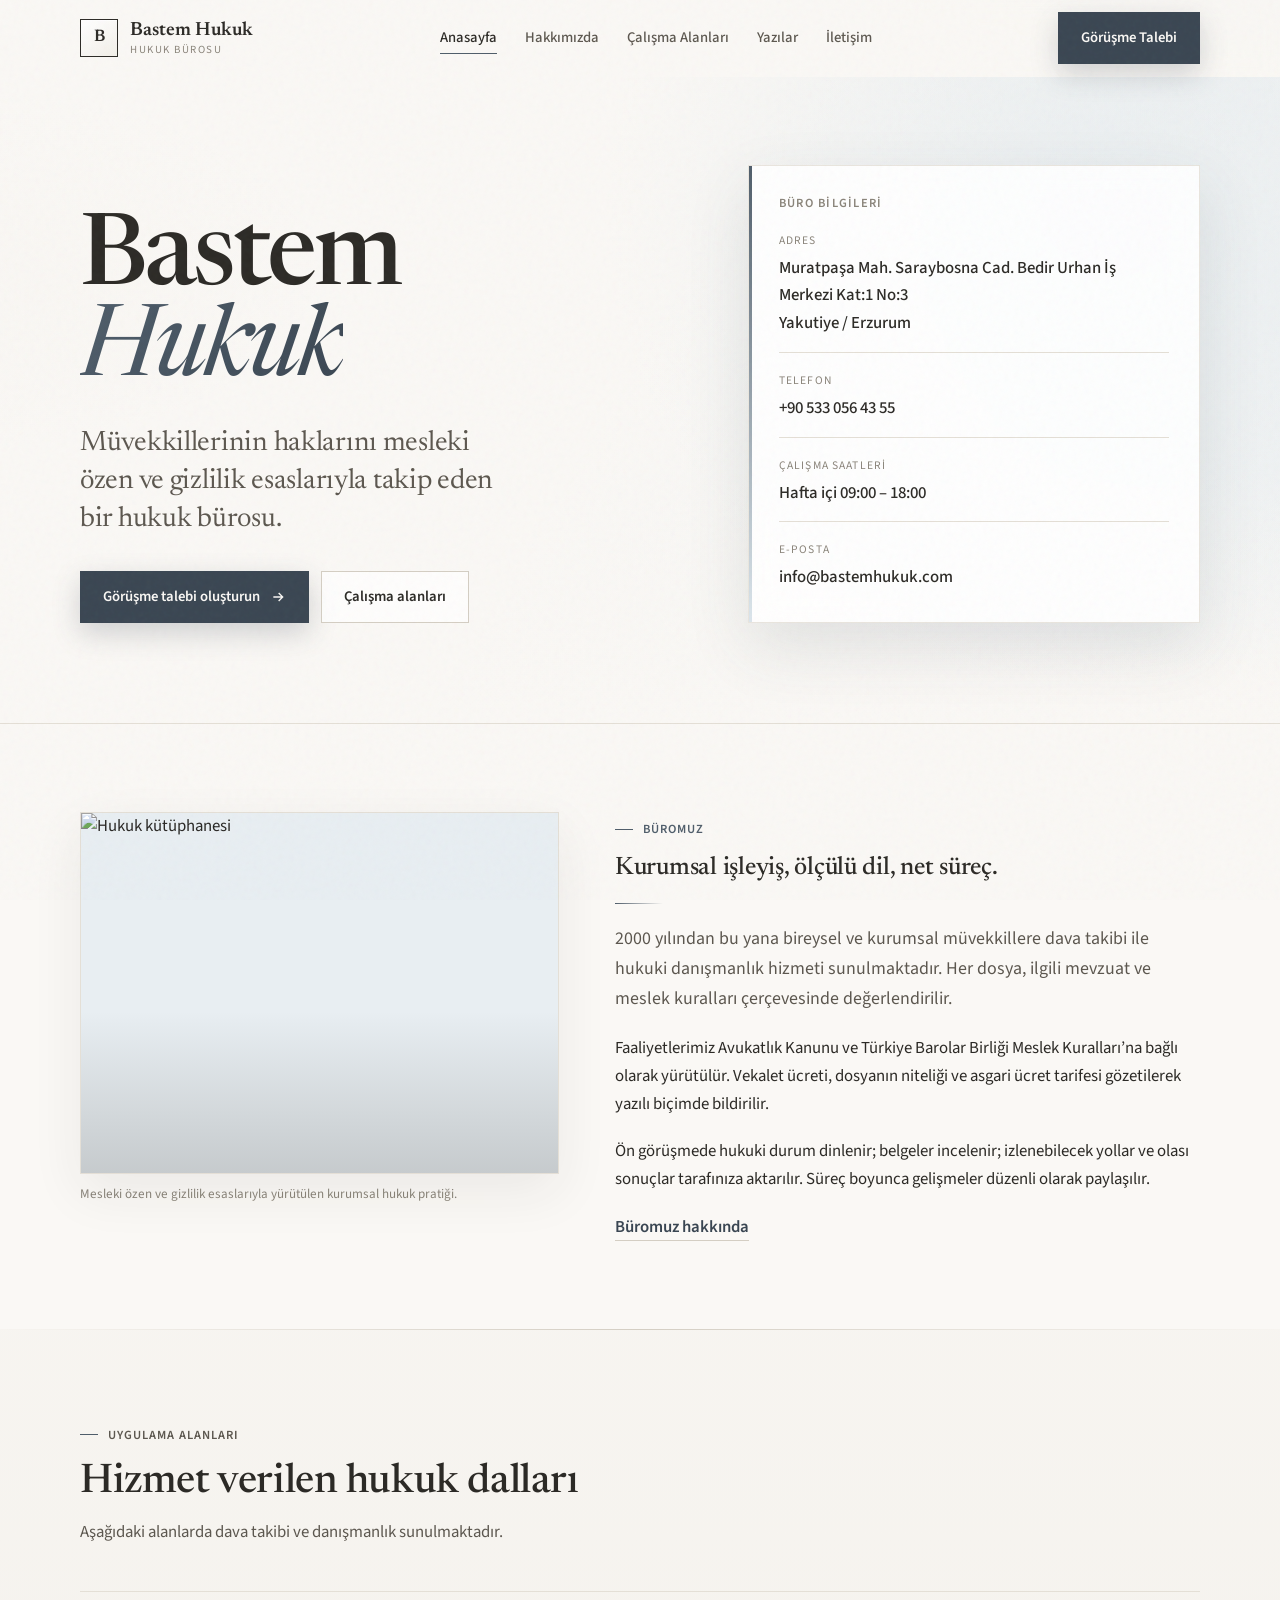
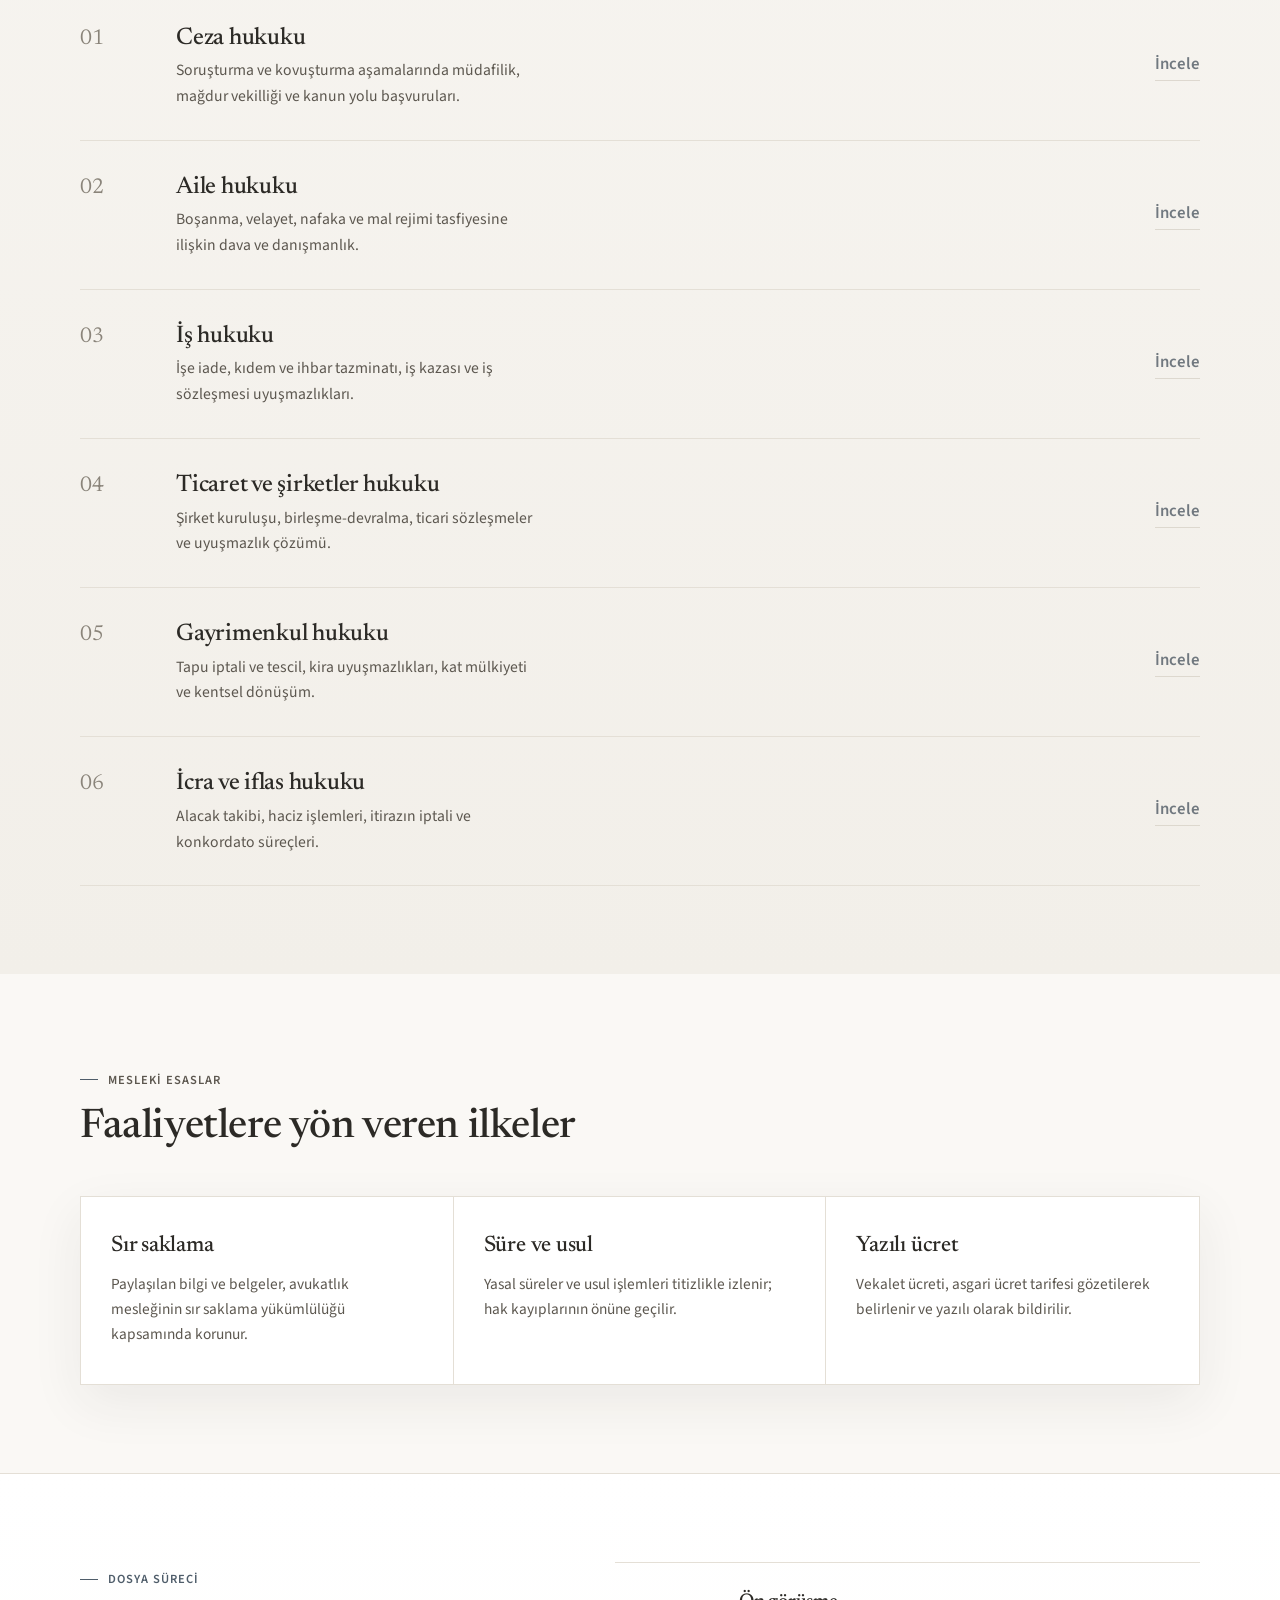
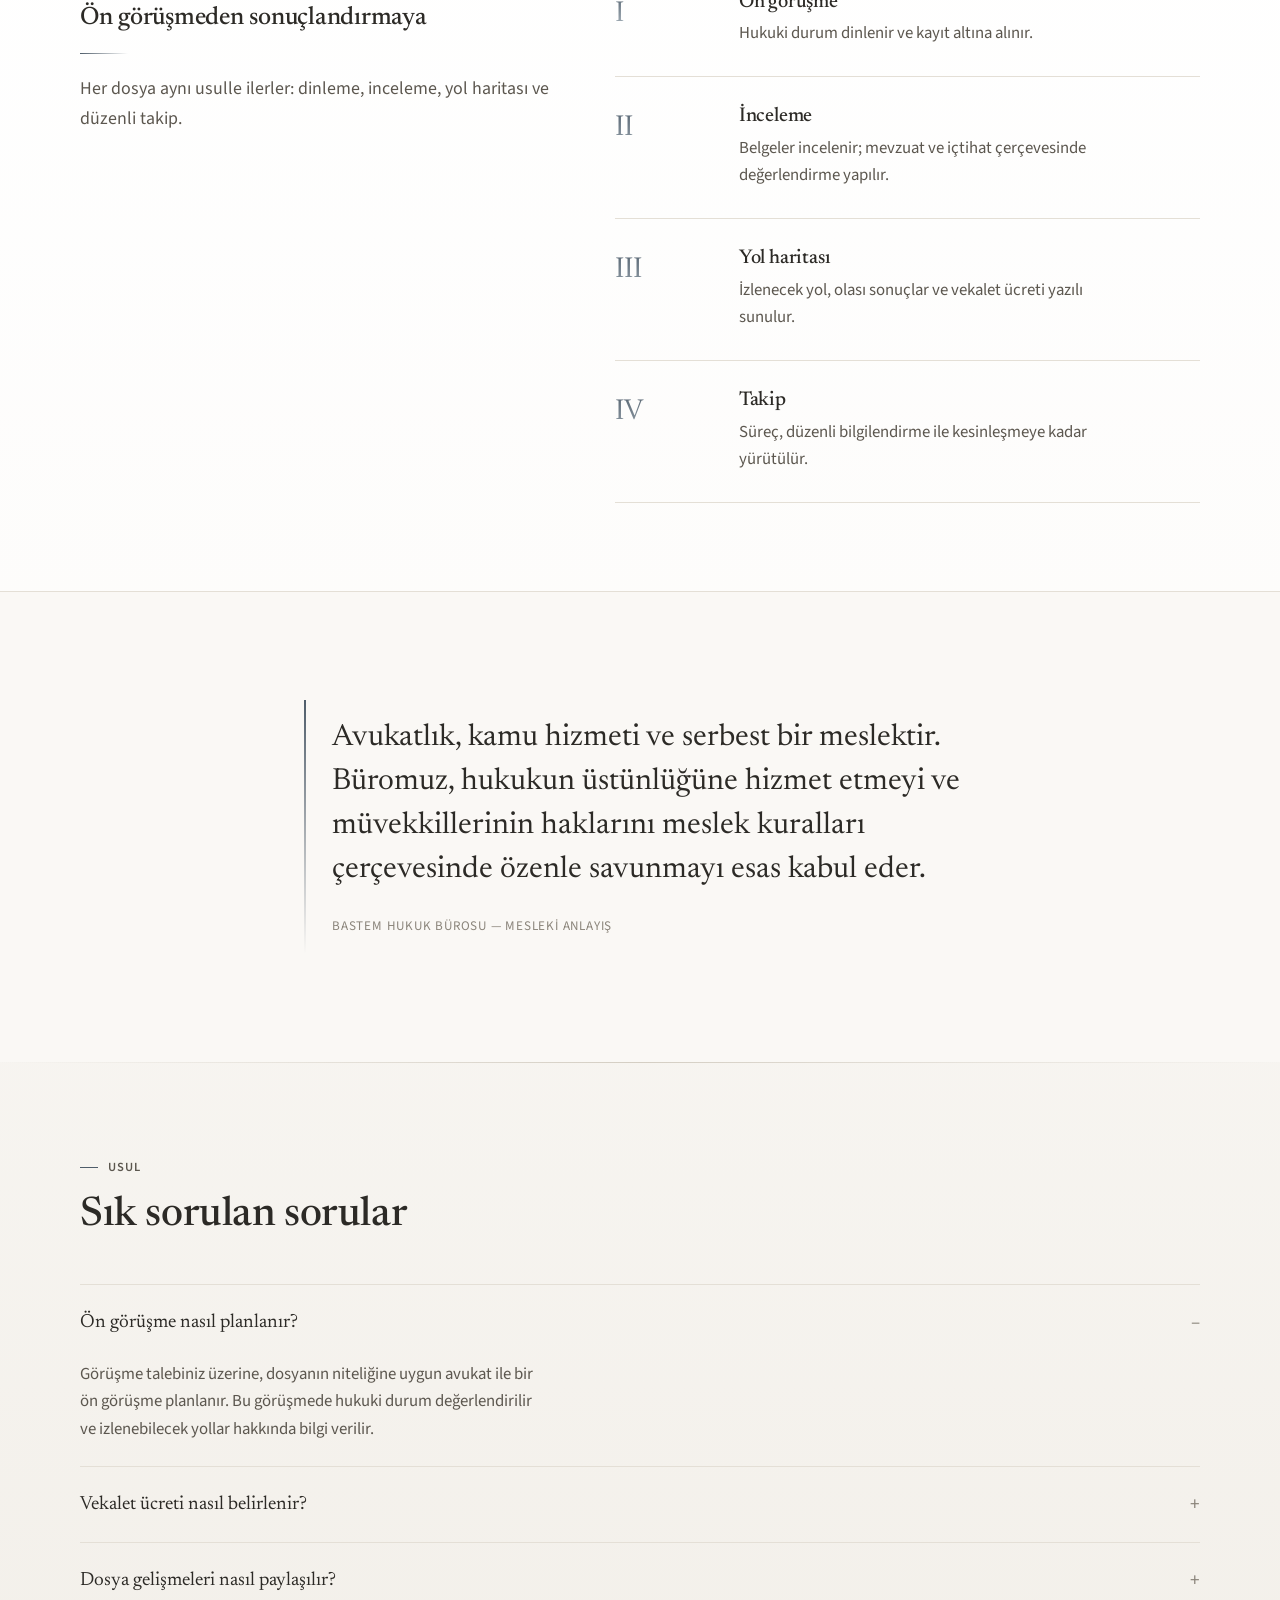
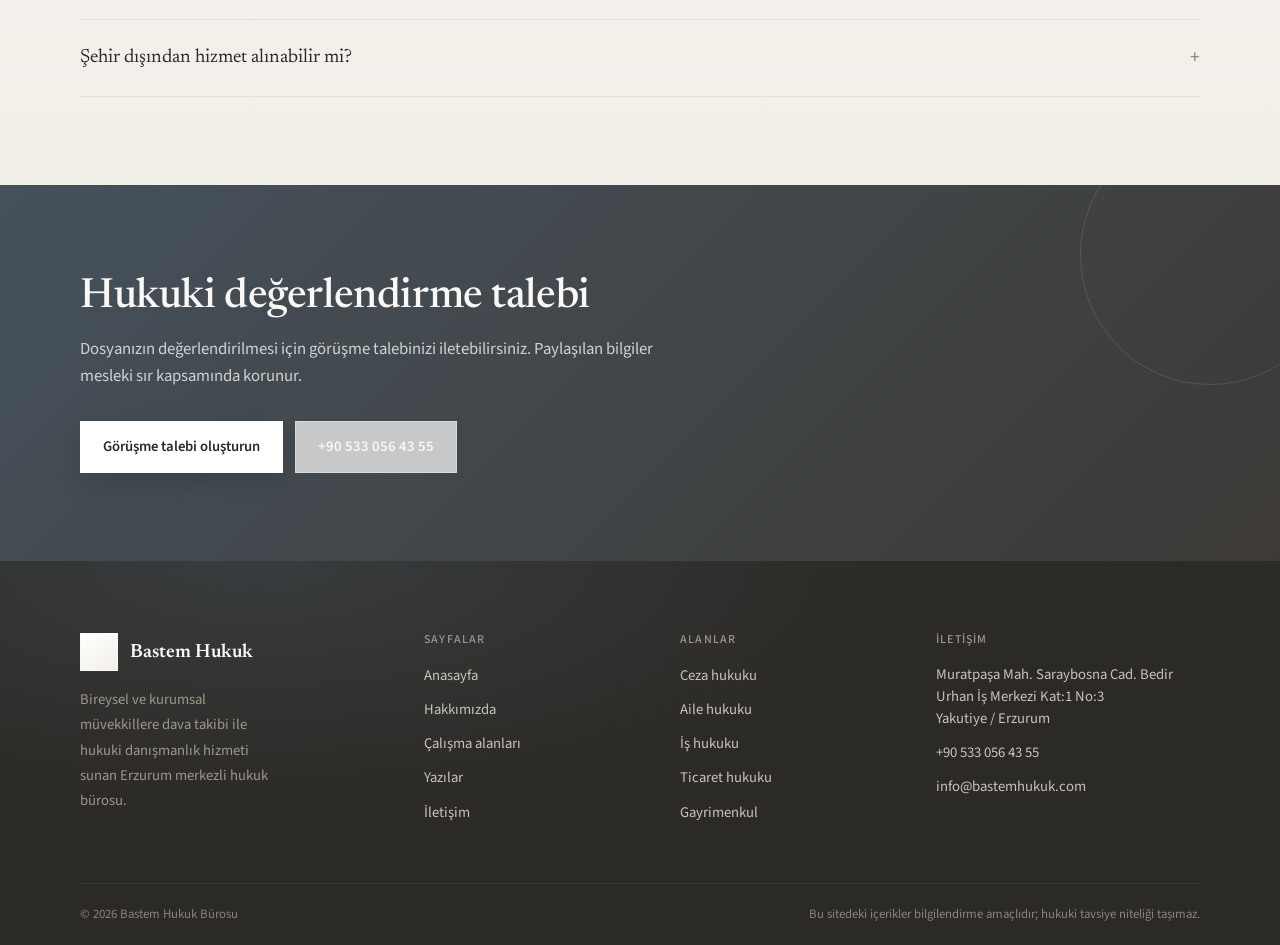
==== index.html @ f0e85c89 "Bastem Hukuk bürosu için kurumsal website. Açık tonlu editorial tasarım, Erzurum iletişim bilgileri " ====
<!DOCTYPE html>
<html lang="tr">
<head>
  <meta charset="UTF-8" />
  <meta name="viewport" content="width=device-width, initial-scale=1.0" />
  <title>Bastem Hukuk Bürosu</title>
  <meta name="description" content="Bastem Hukuk Bürosu; ceza, aile, iş, ticaret ve gayrimenkul hukuku alanlarında avukatlık ve hukuki danışmanlık hizmeti sunar." />
  <link rel="icon" type="image/svg+xml" href="assets/logo.svg" />
  <link rel="preconnect" href="https://fonts.googleapis.com" />
  <link rel="preconnect" href="https://fonts.gstatic.com" crossorigin />
  <link href="https://fonts.googleapis.com/css2?family=Newsreader:ital,opsz,wght@0,6..72,400;0,6..72,500;0,6..72,600;1,6..72,400;1,6..72,500&family=Source+Sans+3:wght@400;500;600;700&display=swap" rel="stylesheet" />
  <link rel="stylesheet" href="css/style.css" />
</head>
<body>
  <header class="site-header">
    <div class="container">
      <nav class="nav">
        <a class="brand" href="index.html">
          <span class="brand-mark">B</span>
          <span class="brand-text">
            <span class="brand-name">Bastem Hukuk</span>
            <span class="brand-sub">Hukuk Bürosu</span>
          </span>
        </a>
        <div class="nav-links">
          <a href="index.html">Anasayfa</a>
          <a href="hakkimizda.html">Hakkımızda</a>
          <a href="calisma-alanlari.html">Çalışma Alanları</a>
          <a href="blog.html">Yazılar</a>
          <a href="iletisim.html">İletişim</a>
        </div>
        <a href="randevu.html" class="btn btn--primary nav-cta">Görüşme Talebi</a>
        <button class="nav-toggle" aria-label="Menü" aria-expanded="false"><span></span></button>
      </nav>
    </div>
  </header>

  <main>
    <section class="hero">
      <div class="container">
        <div class="hero-grid">
          <div>
            <p class="hero-brand">Bastem<br /><em>Hukuk</em></p>
            <h1>Müvekkillerinin haklarını mesleki özen ve gizlilik esaslarıyla takip eden bir hukuk bürosu.</h1>
            <div class="hero-actions">
              <a href="randevu.html" class="btn btn--primary">Görüşme talebi oluşturun
                <svg viewBox="0 0 24 24" fill="none" stroke="currentColor" stroke-width="2"><path d="M5 12h14M13 6l6 6-6 6"/></svg>
              </a>
              <a href="calisma-alanlari.html" class="btn btn--ghost">Çalışma alanları</a>
            </div>
          </div>
          <aside class="hero-panel">
            <h2>Büro bilgileri</h2>
            <dl class="hero-meta">
              <div>
                <dt>Adres</dt>
                <dd>Muratpaşa Mah. Saraybosna Cad. Bedir Urhan İş Merkezi Kat:1 No:3<br />Yakutiye / Erzurum</dd>
              </div>
              <div>
                <dt>Telefon</dt>
                <dd><a href="tel:+905330564355">+90 533 056 43 55</a></dd>
              </div>
              <div>
                <dt>Çalışma saatleri</dt>
                <dd>Hafta içi 09:00 – 18:00</dd>
              </div>
              <div>
                <dt>E-posta</dt>
                <dd><a href="mailto:info@bastemhukuk.com">info@bastemhukuk.com</a></dd>
              </div>
            </dl>
          </aside>
        </div>
      </div>
    </section>

    <section class="section">
      <div class="container">
        <div class="two-col reveal">
          <div>
            <div class="media-block">
              <img src="https://images.unsplash.com/photo-1505664194779-8beaceb93744?auto=format&fit=crop&w=1200&q=80" alt="Hukuk kütüphanesi" />
            </div>
            <p class="media-caption">Mesleki özen ve gizlilik esaslarıyla yürütülen kurumsal hukuk pratiği.</p>
          </div>
          <div>
            <p class="kicker">Büromuz</p>
            <h2>Kurumsal işleyiş, ölçülü dil, net süreç.</h2>
            <hr class="rule" />
            <p class="lede">2000 yılından bu yana bireysel ve kurumsal müvekkillere dava takibi ile hukuki danışmanlık hizmeti sunulmaktadır. Her dosya, ilgili mevzuat ve meslek kuralları çerçevesinde değerlendirilir.</p>
            <div class="stack" style="margin-top:22px">
              <p>Faaliyetlerimiz Avukatlık Kanunu ve Türkiye Barolar Birliği Meslek Kuralları’na bağlı olarak yürütülür. Vekalet ücreti, dosyanın niteliği ve asgari ücret tarifesi gözetilerek yazılı biçimde bildirilir.</p>
              <p>Ön görüşmede hukuki durum dinlenir; belgeler incelenir; izlenebilecek yollar ve olası sonuçlar tarafınıza aktarılır. Süreç boyunca gelişmeler düzenli olarak paylaşılır.</p>
              <p><a href="hakkimizda.html" class="text-link">Büromuz hakkında</a></p>
            </div>
          </div>
        </div>
      </div>
    </section>

    <section class="section band">
      <div class="container">
        <div class="section-head reveal">
          <p class="kicker">Uygulama alanları</p>
          <h2>Hizmet verilen hukuk dalları</h2>
          <p>Aşağıdaki alanlarda dava takibi ve danışmanlık sunulmaktadır.</p>
        </div>
        <div class="practice-list reveal">
          <a class="practice-row" href="calisma-alanlari.html#ceza">
            <span class="practice-idx">01</span>
            <div>
              <h3>Ceza hukuku</h3>
              <p>Soruşturma ve kovuşturma aşamalarında müdafilik, mağdur vekilliği ve kanun yolu başvuruları.</p>
            </div>
            <span class="text-link">İncele</span>
          </a>
          <a class="practice-row" href="calisma-alanlari.html#aile">
            <span class="practice-idx">02</span>
            <div>
              <h3>Aile hukuku</h3>
              <p>Boşanma, velayet, nafaka ve mal rejimi tasfiyesine ilişkin dava ve danışmanlık.</p>
            </div>
            <span class="text-link">İncele</span>
          </a>
          <a class="practice-row" href="calisma-alanlari.html#is">
            <span class="practice-idx">03</span>
            <div>
              <h3>İş hukuku</h3>
              <p>İşe iade, kıdem ve ihbar tazminatı, iş kazası ve iş sözleşmesi uyuşmazlıkları.</p>
            </div>
            <span class="text-link">İncele</span>
          </a>
          <a class="practice-row" href="calisma-alanlari.html#ticaret">
            <span class="practice-idx">04</span>
            <div>
              <h3>Ticaret ve şirketler hukuku</h3>
              <p>Şirket kuruluşu, birleşme-devralma, ticari sözleşmeler ve uyuşmazlık çözümü.</p>
            </div>
            <span class="text-link">İncele</span>
          </a>
          <a class="practice-row" href="calisma-alanlari.html#gayrimenkul">
            <span class="practice-idx">05</span>
            <div>
              <h3>Gayrimenkul hukuku</h3>
              <p>Tapu iptali ve tescil, kira uyuşmazlıkları, kat mülkiyeti ve kentsel dönüşüm.</p>
            </div>
            <span class="text-link">İncele</span>
          </a>
          <a class="practice-row" href="calisma-alanlari.html#icra">
            <span class="practice-idx">06</span>
            <div>
              <h3>İcra ve iflas hukuku</h3>
              <p>Alacak takibi, haciz işlemleri, itirazın iptali ve konkordato süreçleri.</p>
            </div>
            <span class="text-link">İncele</span>
          </a>
        </div>
      </div>
    </section>

    <section class="section">
      <div class="container">
        <div class="section-head reveal">
          <p class="kicker">Mesleki esaslar</p>
          <h2>Faaliyetlere yön veren ilkeler</h2>
        </div>
        <div class="feature-strip reveal">
          <div class="feature-cell">
            <h3>Sır saklama</h3>
            <p>Paylaşılan bilgi ve belgeler, avukatlık mesleğinin sır saklama yükümlülüğü kapsamında korunur.</p>
          </div>
          <div class="feature-cell">
            <h3>Süre ve usul</h3>
            <p>Yasal süreler ve usul işlemleri titizlikle izlenir; hak kayıplarının önüne geçilir.</p>
          </div>
          <div class="feature-cell">
            <h3>Yazılı ücret</h3>
            <p>Vekalet ücreti, asgari ücret tarifesi gözetilerek belirlenir ve yazılı olarak bildirilir.</p>
          </div>
        </div>
      </div>
    </section>

    <section class="section band-white">
      <div class="container">
        <div class="two-col reveal">
          <div>
            <p class="kicker">Dosya süreci</p>
            <h2>Ön görüşmeden sonuçlandırmaya</h2>
            <hr class="rule" />
            <p class="lede">Her dosya aynı usulle ilerler: dinleme, inceleme, yol haritası ve düzenli takip.</p>
          </div>
          <div class="steps">
            <div class="step">
              <div class="step-num">I</div>
              <div>
                <h3>Ön görüşme</h3>
                <p>Hukuki durum dinlenir ve kayıt altına alınır.</p>
              </div>
            </div>
            <div class="step">
              <div class="step-num">II</div>
              <div>
                <h3>İnceleme</h3>
                <p>Belgeler incelenir; mevzuat ve içtihat çerçevesinde değerlendirme yapılır.</p>
              </div>
            </div>
            <div class="step">
              <div class="step-num">III</div>
              <div>
                <h3>Yol haritası</h3>
                <p>İzlenecek yol, olası sonuçlar ve vekalet ücreti yazılı sunulur.</p>
              </div>
            </div>
            <div class="step">
              <div class="step-num">IV</div>
              <div>
                <h3>Takip</h3>
                <p>Süreç, düzenli bilgilendirme ile kesinleşmeye kadar yürütülür.</p>
              </div>
            </div>
          </div>
        </div>
      </div>
    </section>

    <section class="section">
      <div class="container">
        <div class="principle reveal">
          <p>Avukatlık, kamu hizmeti ve serbest bir meslektir. Büromuz, hukukun üstünlüğüne hizmet etmeyi ve müvekkillerinin haklarını meslek kuralları çerçevesinde özenle savunmayı esas kabul eder.</p>
          <cite>Bastem Hukuk Bürosu — Mesleki anlayış</cite>
        </div>
      </div>
    </section>

    <section class="section band">
      <div class="container">
        <div class="section-head reveal">
          <p class="kicker">Usul</p>
          <h2>Sık sorulan sorular</h2>
        </div>
        <div class="faq reveal">
          <div class="faq-item is-open">
            <button class="faq-q" type="button">Ön görüşme nasıl planlanır?</button>
            <div class="faq-a" style="max-height:160px"><p>Görüşme talebiniz üzerine, dosyanın niteliğine uygun avukat ile bir ön görüşme planlanır. Bu görüşmede hukuki durum değerlendirilir ve izlenebilecek yollar hakkında bilgi verilir.</p></div>
          </div>
          <div class="faq-item">
            <button class="faq-q" type="button">Vekalet ücreti nasıl belirlenir?</button>
            <div class="faq-a"><p>Vekalet ücreti; dosyanın niteliği, kapsamı ve Türkiye Barolar Birliği Avukatlık Asgari Ücret Tarifesi gözetilerek belirlenir ve ön görüşme sonunda yazılı olarak bildirilir.</p></div>
          </div>
          <div class="faq-item">
            <button class="faq-q" type="button">Dosya gelişmeleri nasıl paylaşılır?</button>
            <div class="faq-a"><p>Önemli gelişmeler telefon, elektronik posta veya yüz yüze görüşme yoluyla bildirilir. Talep halinde yazılı durum raporu düzenlenir.</p></div>
          </div>
          <div class="faq-item">
            <button class="faq-q" type="button">Şehir dışından hizmet alınabilir mi?</button>
            <div class="faq-a"><p>Evet. Görüntülü görüşme ve elektronik belge paylaşımı ile yurt genelindeki müvekkillere hizmet verilmektedir.</p></div>
          </div>
        </div>
      </div>
    </section>

    <section class="cta">
      <div class="container">
        <h2>Hukuki değerlendirme talebi</h2>
        <p>Dosyanızın değerlendirilmesi için görüşme talebinizi iletebilirsiniz. Paylaşılan bilgiler mesleki sır kapsamında korunur.</p>
        <div class="cta-actions">
          <a href="randevu.html" class="btn btn--light">Görüşme talebi oluşturun</a>
          <a href="tel:+905330564355" class="btn btn--ghost" style="color:#faf8f5;border-color:rgba(250,248,245,0.35)">+90 533 056 43 55</a>
        </div>
      </div>
    </section>
  </main>

  <footer class="site-footer">
    <div class="container">
      <div class="footer-grid">
        <div>
          <a class="brand" href="index.html">
            <span class="brand-mark">B</span>
            <span class="brand-text"><span class="brand-name">Bastem Hukuk</span></span>
          </a>
          <p class="footer-about">Bireysel ve kurumsal müvekkillere dava takibi ile hukuki danışmanlık hizmeti sunan Erzurum merkezli hukuk bürosu.</p>
        </div>
        <div>
          <h4>Sayfalar</h4>
          <ul class="footer-links">
            <li><a href="index.html">Anasayfa</a></li>
            <li><a href="hakkimizda.html">Hakkımızda</a></li>
            <li><a href="calisma-alanlari.html">Çalışma alanları</a></li>
            <li><a href="blog.html">Yazılar</a></li>
            <li><a href="iletisim.html">İletişim</a></li>
          </ul>
        </div>
        <div>
          <h4>Alanlar</h4>
          <ul class="footer-links">
            <li><a href="calisma-alanlari.html#ceza">Ceza hukuku</a></li>
            <li><a href="calisma-alanlari.html#aile">Aile hukuku</a></li>
            <li><a href="calisma-alanlari.html#is">İş hukuku</a></li>
            <li><a href="calisma-alanlari.html#ticaret">Ticaret hukuku</a></li>
            <li><a href="calisma-alanlari.html#gayrimenkul">Gayrimenkul</a></li>
          </ul>
        </div>
        <div>
          <h4>İletişim</h4>
          <ul class="footer-contact">
            <li>Muratpaşa Mah. Saraybosna Cad. Bedir Urhan İş Merkezi Kat:1 No:3<br />Yakutiye / Erzurum</li>
            <li><a href="tel:+905330564355">+90 533 056 43 55</a></li>
            <li><a href="mailto:info@bastemhukuk.com">info@bastemhukuk.com</a></li>
          </ul>
        </div>
      </div>
      <div class="footer-bottom">
        <span>&copy; <span data-year>2026</span> Bastem Hukuk Bürosu</span>
        <span>Bu sitedeki içerikler bilgilendirme amaçlıdır; hukuki tavsiye niteliği taşımaz.</span>
      </div>
    </div>
  </footer>

  <button class="to-top" aria-label="Yukarı çık">
    <svg viewBox="0 0 24 24" fill="none" stroke="currentColor" stroke-width="2"><path d="m18 15-6-6-6 6"/></svg>
  </button>
  <script src="js/main.js"></script>
</body>
</html>
---- css/style.css ----
/* ===========================================================
   Bastem Hukuk — Editorial light design
   Soft paper tones, quiet slate accent, no template chrome
   =========================================================== */

:root {
  --paper: #faf8f5;
  --paper-2: #f2efe9;
  --paper-3: #ebe6dc;
  --white: #ffffff;
  --ink: #2c2a26;
  --ink-2: #5c574f;
  --ink-3: #8a847a;
  --line: #e4dfd6;
  --line-2: #d4cec3;
  --slate: #4f5d6a;
  --slate-deep: #3a4652;
  --slate-soft: #e8eef2;
  --mist: #dce6ec;
  --max: 1120px;
  --header-h: 76px;
  --display: "Newsreader", Georgia, serif;
  --body: "Source Sans 3", "Segoe UI", system-ui, sans-serif;
  --ease: 0.28s cubic-bezier(0.22, 1, 0.36, 1);
  --shadow-soft: 0 18px 50px rgba(44, 42, 38, 0.07);
  --shadow-panel: 0 24px 60px rgba(58, 70, 82, 0.12);
}

*, *::before, *::after { box-sizing: border-box; margin: 0; padding: 0; }
html { scroll-behavior: smooth; }
body {
  font-family: var(--body);
  color: var(--ink);
  background:
    radial-gradient(ellipse 80% 50% at 100% -10%, rgba(220, 230, 236, 0.55), transparent 55%),
    radial-gradient(ellipse 60% 40% at -5% 30%, rgba(235, 230, 220, 0.7), transparent 50%),
    var(--paper);
  background-attachment: fixed;
  line-height: 1.65;
  font-size: 1.05rem;
  font-weight: 400;
  -webkit-font-smoothing: antialiased;
}
img { max-width: 100%; display: block; }
a { color: inherit; text-decoration: none; }
ul { list-style: none; }
button, input, textarea, select { font: inherit; }
button { cursor: pointer; border: none; background: none; }

h1, h2, h3, h4 {
  font-family: var(--display);
  font-weight: 500;
  line-height: 1.18;
  color: var(--ink);
  letter-spacing: -0.01em;
}

.container { width: min(100% - 40px, var(--max)); margin-inline: auto; }
.section { padding: 88px 0; }
.section--tight { padding: 56px 0; }
.band {
  background:
    linear-gradient(180deg, rgba(242, 239, 233, 0.4), var(--paper-2));
  position: relative;
}
.band::before {
  content: "";
  position: absolute; inset: 0 0 auto 0; height: 1px;
  background: linear-gradient(90deg, transparent, var(--line-2), transparent);
}
.band-white {
  background: linear-gradient(180deg, var(--white), color-mix(in srgb, var(--paper) 40%, var(--white)));
  border-block: 1px solid var(--line);
}

/* --- Type helpers --- */
.kicker {
  font-family: var(--body);
  font-size: 0.78rem;
  font-weight: 600;
  letter-spacing: 0.08em;
  text-transform: uppercase;
  color: var(--slate);
  margin-bottom: 14px;
  display: inline-flex;
  align-items: center;
  gap: 10px;
}
.kicker::before {
  content: "";
  width: 18px; height: 1px;
  background: var(--slate);
}
.lede { color: var(--ink-2); font-size: 1.12rem; max-width: 38rem; }
.rule {
  width: 48px; height: 1px;
  background: linear-gradient(90deg, var(--slate), transparent);
  border: 0; margin: 20px 0;
}

/* --- Buttons --- */
.btn {
  display: inline-flex; align-items: center; gap: 10px;
  padding: 13px 22px;
  font-size: 0.92rem; font-weight: 600;
  border: 1px solid transparent;
  transition: var(--ease);
  white-space: nowrap;
  position: relative;
}
.btn--primary {
  background: var(--slate-deep); color: var(--paper); border-color: var(--slate-deep);
  box-shadow: 0 10px 28px rgba(58, 70, 82, 0.22);
}
.btn--primary:hover {
  background: var(--ink); border-color: var(--ink);
  transform: translateY(-2px);
  box-shadow: 0 14px 34px rgba(44, 42, 38, 0.22);
}
.btn--ghost {
  background: color-mix(in srgb, var(--white) 70%, transparent);
  color: var(--ink); border-color: var(--line-2);
  backdrop-filter: blur(6px);
}
.btn--ghost:hover {
  border-color: var(--ink);
  background: var(--white);
  transform: translateY(-2px);
}
.btn--light {
  background: var(--white); color: var(--ink); border-color: var(--white);
  box-shadow: 0 8px 24px rgba(0, 0, 0, 0.12);
}
.btn--light:hover { background: var(--paper-2); transform: translateY(-2px); }
.btn--block { width: 100%; justify-content: center; }
.btn svg { width: 16px; height: 16px; transition: var(--ease); }
.btn:hover svg { transform: translateX(3px); }

.text-link {
  color: var(--slate-deep);
  font-weight: 600;
  border-bottom: 1px solid var(--line-2);
  padding-bottom: 1px;
  transition: var(--ease);
}
.text-link:hover { border-color: var(--slate-deep); color: var(--ink); }

/* --- Header --- */
.site-header {
  position: sticky; top: 0; z-index: 50;
  background: color-mix(in srgb, var(--paper) 92%, transparent);
  backdrop-filter: blur(10px);
  border-bottom: 1px solid transparent;
  transition: var(--ease);
}
.site-header.is-scrolled { border-bottom-color: var(--line); background: color-mix(in srgb, var(--paper) 96%, transparent); }

.nav {
  display: flex; align-items: center; justify-content: space-between;
  height: var(--header-h); gap: 24px;
}
.brand { display: flex; align-items: center; gap: 12px; min-width: 0; }
.brand-mark {
  width: 38px; height: 38px; flex-shrink: 0;
  display: grid; place-items: center;
  border: 1px solid var(--ink);
  color: var(--ink);
  font-family: var(--display);
  font-size: 1.05rem; font-weight: 600;
  background: linear-gradient(145deg, var(--white), var(--paper-2));
  box-shadow: inset 0 1px 0 rgba(255,255,255,0.8);
  transition: var(--ease);
}
.brand:hover .brand-mark {
  background: var(--slate-deep);
  border-color: var(--slate-deep);
  color: var(--paper);
}
.brand-text { display: flex; flex-direction: column; line-height: 1.1; }
.brand-name { font-family: var(--display); font-size: 1.2rem; font-weight: 600; }
.brand-sub { font-size: 0.68rem; letter-spacing: 0.14em; text-transform: uppercase; color: var(--ink-3); margin-top: 3px; }

.nav-links { display: flex; align-items: center; gap: 4px; }
.nav-links a {
  padding: 8px 12px; font-size: 0.92rem; color: var(--ink-2); font-weight: 500;
  transition: var(--ease); position: relative;
}
.nav-links a::after {
  content: "";
  position: absolute; left: 12px; right: 12px; bottom: 4px; height: 1px;
  background: var(--slate);
  transform: scaleX(0); transform-origin: left;
  transition: var(--ease);
}
.nav-links a:hover, .nav-links a.is-active { color: var(--ink); }
.nav-links a:hover::after, .nav-links a.is-active::after { transform: scaleX(1); }
.nav-cta { flex-shrink: 0; }
.nav-toggle {
  display: none; width: 40px; height: 40px;
  place-items: center; border: 1px solid var(--line);
  background: color-mix(in srgb, var(--white) 70%, transparent);
}
.nav-toggle span {
  display: block; width: 18px; height: 1.5px; background: var(--ink);
  position: relative;
}
.nav-toggle span::before, .nav-toggle span::after {
  content: ""; position: absolute; left: 0; width: 18px; height: 1.5px; background: var(--ink);
}
.nav-toggle span::before { top: -6px; }
.nav-toggle span::after { top: 6px; }

/* --- Hero --- */
.hero {
  position: relative;
  padding: 88px 0 100px;
  border-bottom: 1px solid var(--line);
  overflow: hidden;
  background:
    linear-gradient(120deg, rgba(250, 248, 245, 0.92) 0%, rgba(250, 248, 245, 0.72) 48%, rgba(232, 238, 242, 0.55) 100%),
    url("https://images.unsplash.com/photo-1589829545856-d10d557cf95f?auto=format&fit=crop&w=1800&q=80") center/cover no-repeat;
}
.hero::before {
  content: "";
  position: absolute; inset: 0;
  background:
    radial-gradient(circle at 85% 20%, rgba(220, 230, 236, 0.45), transparent 40%),
    linear-gradient(180deg, transparent 60%, var(--paper) 100%);
  pointer-events: none;
}
.hero::after {
  content: "";
  position: absolute; left: 0; right: 0; bottom: 0; height: 80px;
  background: linear-gradient(180deg, transparent, var(--paper));
  pointer-events: none;
}
.hero .container { position: relative; z-index: 1; }
.hero-grid {
  display: grid;
  grid-template-columns: 1.15fr 0.85fr;
  gap: 56px;
  align-items: end;
}
.hero-brand {
  font-family: var(--display);
  font-size: clamp(3.6rem, 8.5vw, 6.2rem);
  font-weight: 500;
  line-height: 0.92;
  letter-spacing: -0.03em;
  margin-bottom: 28px;
  text-wrap: balance;
}
.hero-brand em {
  font-style: italic; font-weight: 400;
  background: linear-gradient(120deg, var(--slate) 0%, var(--slate-deep) 100%);
  -webkit-background-clip: text;
  background-clip: text;
  color: transparent;
}
.hero h1 {
  font-size: clamp(1.35rem, 2.4vw, 1.75rem);
  font-weight: 400;
  color: var(--ink-2);
  max-width: 28ch;
  margin-bottom: 32px;
  line-height: 1.35;
}
.hero-actions { display: flex; flex-wrap: wrap; gap: 12px; }
.hero-panel {
  background: color-mix(in srgb, var(--white) 88%, transparent);
  border: 1px solid color-mix(in srgb, var(--line) 80%, white);
  padding: 30px;
  backdrop-filter: blur(14px);
  box-shadow: var(--shadow-panel);
  position: relative;
}
.hero-panel::before {
  content: "";
  position: absolute; top: 0; left: 0; width: 3px; height: 100%;
  background: linear-gradient(180deg, var(--slate), var(--mist));
}
.hero-panel h2 {
  font-size: 0.78rem;
  font-family: var(--body);
  font-weight: 600;
  letter-spacing: 0.1em;
  text-transform: uppercase;
  color: var(--ink-3);
  margin-bottom: 20px;
}
.hero-meta { display: grid; gap: 18px; }
.hero-meta > div {
  padding-bottom: 14px;
  border-bottom: 1px solid var(--line);
}
.hero-meta > div:last-child { border-bottom: 0; padding-bottom: 0; }
.hero-meta dt {
  font-size: 0.72rem; letter-spacing: 0.1em; text-transform: uppercase;
  color: var(--ink-3); margin-bottom: 5px;
}
.hero-meta dd { color: var(--ink); font-weight: 500; }

/* --- Page intro --- */
.page-intro {
  position: relative;
  padding: 72px 0 56px;
  border-bottom: 1px solid var(--line);
  overflow: hidden;
  background:
    linear-gradient(135deg, var(--paper) 0%, var(--paper-2) 55%, var(--mist) 140%);
}
.page-intro .container { position: relative; z-index: 1; }
.page-intro::after {
  content: "";
  position: absolute; right: -40px; top: -40px;
  width: 280px; height: 280px;
  border: 1px solid var(--line);
  border-radius: 50%;
  opacity: 0.55;
  pointer-events: none;
}
.page-intro h1 { font-size: clamp(2.4rem, 4.8vw, 3.5rem); margin-bottom: 14px; }
.crumbs {
  display: flex; gap: 8px; align-items: center;
  font-size: 0.85rem; color: var(--ink-3); margin-bottom: 18px;
}
.crumbs a:hover { color: var(--ink); }

/* --- Layout blocks --- */
.stack { display: grid; gap: 20px; }
.two-col {
  display: grid;
  grid-template-columns: 0.9fr 1.1fr;
  gap: 56px;
  align-items: start;
}
.two-col--flip { grid-template-columns: 1.1fr 0.9fr; }
.two-col--flip > :first-child { order: 2; }

.media-block {
  background: var(--slate-soft);
  border: 1px solid var(--line);
  min-height: 360px;
  overflow: hidden;
  box-shadow: var(--shadow-soft);
  position: relative;
}
.media-block::after {
  content: "";
  position: absolute; inset: 0;
  background: linear-gradient(180deg, transparent 55%, rgba(44, 42, 38, 0.18));
  pointer-events: none;
}
.media-block img {
  width: 100%; height: 100%; min-height: 360px;
  object-fit: cover;
  filter: grayscale(0.25) contrast(1.04) saturate(0.85);
  transition: transform 0.8s var(--ease);
}
.media-block:hover img { transform: scale(1.03); }
.media-caption {
  font-size: 0.82rem; color: var(--ink-3);
  margin-top: 10px;
}

/* --- Practice list (not card grid) --- */
.practice-list { border-top: 1px solid var(--line); }
.practice-row {
  display: grid;
  grid-template-columns: 72px 1fr auto;
  gap: 24px;
  align-items: baseline;
  padding: 30px 0;
  border-bottom: 1px solid var(--line);
  transition: var(--ease);
  position: relative;
}
.practice-row::before {
  content: "";
  position: absolute; left: -12px; top: 0; bottom: 0; width: 2px;
  background: var(--slate);
  transform: scaleY(0);
  transition: var(--ease);
}
.practice-row:hover {
  background: linear-gradient(90deg, color-mix(in srgb, var(--mist) 45%, transparent), transparent);
  padding-inline: 12px; margin-inline: -12px;
}
.practice-row:hover::before { transform: scaleY(1); }
.practice-idx {
  font-family: var(--display);
  font-size: 1.35rem;
  color: var(--ink-3);
  transition: var(--ease);
}
.practice-row:hover .practice-idx { color: var(--slate-deep); }
.practice-row h3 { font-size: 1.5rem; margin-bottom: 6px; transition: var(--ease); }
.practice-row:hover h3 { transform: translateX(2px); }
.practice-row p { color: var(--ink-2); max-width: 46ch; font-size: 0.98rem; }
.practice-row .text-link { align-self: center; opacity: 0.7; transition: var(--ease); }
.practice-row:hover .text-link { opacity: 1; }

/* --- Feature strip --- */
.feature-strip {
  display: grid;
  grid-template-columns: repeat(3, 1fr);
  gap: 0;
  border: 1px solid var(--line);
  background: var(--white);
  box-shadow: var(--shadow-soft);
  overflow: hidden;
}
.feature-cell {
  padding: 36px 30px;
  border-right: 1px solid var(--line);
  position: relative;
  transition: var(--ease);
}
.feature-cell::after {
  content: "";
  position: absolute; inset: auto 0 0 0; height: 2px;
  background: linear-gradient(90deg, var(--slate), var(--mist));
  transform: scaleX(0); transform-origin: left;
  transition: var(--ease);
}
.feature-cell:hover {
  background: linear-gradient(180deg, var(--white), color-mix(in srgb, var(--mist) 35%, white));
}
.feature-cell:hover::after { transform: scaleX(1); }
.feature-cell:last-child { border-right: 0; }
.feature-cell h3 { font-size: 1.4rem; margin-bottom: 12px; }
.feature-cell p { color: var(--ink-2); font-size: 0.96rem; }

/* --- Process --- */
.steps { display: grid; gap: 0; border-top: 1px solid var(--line); }
.step {
  display: grid;
  grid-template-columns: 100px 1fr;
  gap: 24px;
  padding: 28px 0;
  border-bottom: 1px solid var(--line);
  transition: var(--ease);
}
.step:hover { padding-left: 8px; }
.step-num {
  font-family: var(--display);
  font-size: 1.8rem;
  color: var(--slate);
  background: linear-gradient(180deg, var(--slate), var(--mist));
  -webkit-background-clip: text;
  background-clip: text;
  color: transparent;
}
.step h3 { font-size: 1.25rem; margin-bottom: 6px; }
.step p { color: var(--ink-2); max-width: 48ch; }

/* --- Quote / principle --- */
.principle {
  max-width: 42rem;
  margin: 0 auto;
  text-align: left;
  position: relative;
  padding: 36px 0 36px 28px;
}
.principle::before {
  content: "";
  position: absolute; left: 0; top: 20px; bottom: 20px; width: 2px;
  background: linear-gradient(180deg, var(--slate), transparent);
}
.principle p {
  font-family: var(--display);
  font-size: clamp(1.4rem, 2.6vw, 1.9rem);
  font-weight: 400;
  line-height: 1.45;
  color: var(--ink);
}
.principle cite {
  display: block;
  margin-top: 24px;
  font-style: normal;
  font-size: 0.82rem;
  letter-spacing: 0.06em;
  text-transform: uppercase;
  color: var(--ink-3);
}

/* --- FAQ --- */
.faq { border-top: 1px solid var(--line); }
.faq-item { border-bottom: 1px solid var(--line); }
.faq-q {
  width: 100%;
  display: flex; justify-content: space-between; align-items: center; gap: 16px;
  padding: 22px 0;
  text-align: left;
  font-family: var(--display);
  font-size: 1.2rem;
  color: var(--ink);
}
.faq-q::after {
  content: "+";
  font-family: var(--body);
  font-size: 1.2rem;
  color: var(--ink-3);
  transition: var(--ease);
}
.faq-item.is-open .faq-q::after { content: "–"; }
.faq-a {
  max-height: 0; overflow: hidden; transition: max-height 0.3s ease;
}
.faq-a p { padding: 0 0 22px; color: var(--ink-2); max-width: 58ch; }

/* --- CTA --- */
.cta {
  position: relative;
  background:
    linear-gradient(135deg, rgba(58, 70, 82, 0.94), rgba(44, 42, 38, 0.92)),
    url("https://images.unsplash.com/photo-1450101499163-c8848c66ca85?auto=format&fit=crop&w=1600&q=70") center/cover;
  color: var(--paper);
  padding: 88px 0;
  overflow: hidden;
}
.cta::before {
  content: "";
  position: absolute; right: -60px; top: -60px;
  width: 260px; height: 260px;
  border: 1px solid rgba(250, 248, 245, 0.12);
  border-radius: 50%;
}
.cta .container { position: relative; z-index: 1; }
.cta h2 { color: var(--paper); font-size: clamp(1.9rem, 3.4vw, 2.6rem); margin-bottom: 14px; }
.cta p { color: color-mix(in srgb, var(--paper) 78%, transparent); max-width: 36rem; margin-bottom: 30px; }
.cta-actions { display: flex; flex-wrap: wrap; gap: 12px; }

/* --- Team --- */
.team-grid {
  display: grid;
  grid-template-columns: repeat(3, 1fr);
  gap: 28px;
}
.person {
  border-bottom: 1px solid var(--line);
  padding-bottom: 24px;
  transition: var(--ease);
}
.person:hover { transform: translateY(-4px); }
.person-photo {
  aspect-ratio: 4/5;
  background:
    linear-gradient(160deg, var(--mist), var(--paper-2));
  border: 1px solid var(--line);
  display: grid; place-items: center;
  margin-bottom: 18px;
  font-family: var(--display);
  font-size: 2.6rem;
  color: var(--slate);
  box-shadow: var(--shadow-soft);
  position: relative;
  overflow: hidden;
}
.person-photo::after {
  content: "";
  position: absolute; inset: 12px;
  border: 1px solid color-mix(in srgb, var(--slate) 25%, transparent);
}
.person h3 { font-size: 1.35rem; margin-bottom: 4px; }
.person .role { font-size: 0.85rem; color: var(--slate); font-weight: 600; margin-bottom: 10px; }
.person p { color: var(--ink-2); font-size: 0.95rem; }

/* --- Timeline --- */
.timeline { border-left: 1px solid var(--line-2); padding-left: 28px; display: grid; gap: 28px; }
.timeline-item { position: relative; }
.timeline-item::before {
  content: "";
  position: absolute; left: -32px; top: 8px;
  width: 7px; height: 7px;
  border-radius: 50%;
  background: var(--slate);
}
.timeline-year { font-size: 0.8rem; letter-spacing: 0.08em; text-transform: uppercase; color: var(--slate); font-weight: 600; margin-bottom: 4px; }
.timeline-item h3 { font-size: 1.2rem; margin-bottom: 6px; }
.timeline-item p { color: var(--ink-2); }

/* --- Practice detail --- */
.practice-block {
  display: grid;
  grid-template-columns: 1fr 1.2fr;
  gap: 48px;
  padding: 56px 0;
  border-bottom: 1px solid var(--line);
  align-items: start;
}
.practice-block:first-of-type { border-top: 1px solid var(--line); }
.practice-visual {
  min-height: 240px;
  background:
    linear-gradient(145deg, var(--mist), var(--paper-2) 55%, var(--white));
  border: 1px solid var(--line);
  display: grid; place-items: center;
  color: var(--slate);
  font-family: var(--display);
  font-size: 3.4rem;
  box-shadow: var(--shadow-soft);
  position: relative;
  overflow: hidden;
}
.practice-visual::before {
  content: "";
  position: absolute; inset: 16px;
  border: 1px solid color-mix(in srgb, var(--slate) 18%, transparent);
}
.practice-copy h2 { font-size: clamp(1.6rem, 2.8vw, 2.1rem); margin: 8px 0 14px; }
.practice-copy > p { color: var(--ink-2); margin-bottom: 18px; }
.bullet-grid {
  display: grid;
  grid-template-columns: 1fr 1fr;
  gap: 8px 20px;
  margin-bottom: 24px;
}
.bullet-grid li {
  position: relative;
  padding-left: 14px;
  color: var(--ink);
  font-size: 0.95rem;
}
.bullet-grid li::before {
  content: "";
  position: absolute; left: 0; top: 0.65em;
  width: 5px; height: 1px; background: var(--slate);
}

/* --- Blog --- */
.filters { display: flex; flex-wrap: wrap; gap: 8px; margin-bottom: 36px; }
.filter-btn {
  padding: 8px 14px;
  border: 1px solid var(--line);
  background: var(--white);
  color: var(--ink-2);
  font-size: 0.88rem; font-weight: 500;
}
.filter-btn:hover, .filter-btn.is-active {
  border-color: var(--ink); color: var(--ink); background: var(--paper);
}
.post-grid {
  display: grid;
  grid-template-columns: repeat(2, 1fr);
  gap: 32px 40px;
}
.post {
  padding: 0 0 28px;
  border-bottom: 1px solid var(--line);
  transition: var(--ease);
}
.post:hover { transform: translateY(-3px); }
.post-cat {
  font-size: 0.75rem; letter-spacing: 0.08em; text-transform: uppercase;
  color: var(--slate); font-weight: 600; margin-bottom: 10px;
  display: inline-flex; align-items: center; gap: 8px;
}
.post-cat::before {
  content: ""; width: 12px; height: 1px; background: var(--slate);
}
.post h3 { font-size: 1.5rem; margin-bottom: 10px; }
.post h3 a:hover { color: var(--slate-deep); }
.post p { color: var(--ink-2); margin-bottom: 14px; }
.post-meta { font-size: 0.85rem; color: var(--ink-3); }

.article-layout {
  display: grid;
  grid-template-columns: 1fr 280px;
  gap: 56px;
  align-items: start;
}
.article-body { max-width: 42rem; }
.article-body .lead {
  font-family: var(--display);
  font-size: 1.25rem;
  color: var(--ink-2);
  margin-bottom: 24px;
  padding-left: 18px;
  border-left: 2px solid var(--slate);
}
.article-body h2 { font-size: 1.55rem; margin: 36px 0 12px; }
.article-body h3 { font-size: 1.25rem; margin: 28px 0 10px; }
.article-body p { margin-bottom: 16px; color: var(--ink); }
.article-body ul { margin: 0 0 16px 1.2rem; list-style: disc; color: var(--ink-2); }
.article-body li { margin-bottom: 6px; }
.side-box {
  border: 1px solid var(--line);
  background: var(--white);
  padding: 22px;
  margin-bottom: 18px;
}
.side-box h4 {
  font-family: var(--body);
  font-size: 0.78rem;
  letter-spacing: 0.08em;
  text-transform: uppercase;
  margin-bottom: 14px;
  color: var(--ink-3);
}
.side-box ul li { padding: 8px 0; border-bottom: 1px solid var(--line); }
.side-box ul li:last-child { border-bottom: 0; }
.side-box a { font-size: 0.95rem; color: var(--ink-2); }
.side-box a:hover { color: var(--ink); }
.side-sticky { position: sticky; top: 100px; }

/* --- Forms / contact --- */
.contact-grid {
  display: grid;
  grid-template-columns: 1fr 1.1fr;
  gap: 48px;
  align-items: start;
}
.info-list { display: grid; gap: 22px; }
.info-list dt {
  font-size: 0.75rem; letter-spacing: 0.08em; text-transform: uppercase;
  color: var(--ink-3); margin-bottom: 4px;
}
.info-list dd { color: var(--ink); font-weight: 500; }
.info-list a:hover { color: var(--slate-deep); }

.form {
  background: color-mix(in srgb, var(--white) 92%, transparent);
  border: 1px solid var(--line);
  padding: 34px;
  box-shadow: var(--shadow-soft);
  backdrop-filter: blur(8px);
}
.form-row { display: grid; grid-template-columns: 1fr 1fr; gap: 16px; }
.field { margin-bottom: 16px; }
.field label {
  display: block;
  font-size: 0.82rem; font-weight: 600;
  margin-bottom: 6px; color: var(--ink);
}
.field .req { color: #9a4a3f; }
.field input, .field textarea, .field select {
  width: 100%;
  padding: 12px 14px;
  border: 1px solid var(--line);
  background: var(--paper);
  color: var(--ink);
  border-radius: 0;
  transition: var(--ease);
}
.field input:focus, .field textarea:focus, .field select:focus {
  outline: none;
  border-color: var(--slate);
  background: var(--white);
}
.field textarea { min-height: 120px; resize: vertical; }
.field input.invalid, .field textarea.invalid, .field select.invalid {
  border-color: #9a4a3f; background: #fbf4f3;
}
.field-error { display: none; color: #9a4a3f; font-size: 0.8rem; margin-top: 6px; }
.field-error.show { display: block; }
.form-note { font-size: 0.8rem; color: var(--ink-3); margin-top: 12px; line-height: 1.55; }
.form-success {
  display: none;
  border: 1px solid var(--slate);
  background: var(--slate-soft);
  color: var(--ink);
  padding: 14px 16px;
  margin-bottom: 18px;
  font-size: 0.92rem;
}
.form-success.show { display: block; }

.choice-grid {
  display: grid;
  grid-template-columns: repeat(3, 1fr);
  gap: 8px;
}
.choice {
  position: relative;
  border: 1px solid var(--line);
  padding: 12px 10px;
  text-align: center;
  font-size: 0.88rem;
  font-weight: 500;
  background: var(--paper);
  cursor: pointer;
}
.choice input { position: absolute; opacity: 0; }
.choice:hover { border-color: var(--slate); }
.choice:has(input:checked) {
  border-color: var(--slate-deep);
  background: var(--slate-soft);
  color: var(--ink);
}

.map-wrap {
  border: 1px solid var(--line);
  background: var(--white);
  height: 360px;
  overflow: hidden;
}
.map-wrap iframe { width: 100%; height: 100%; border: 0; filter: grayscale(0.7) contrast(0.95); }

/* --- Footer --- */
.site-footer {
  background:
    radial-gradient(ellipse at 20% 0%, rgba(79, 93, 106, 0.35), transparent 45%),
    var(--ink);
  color: #c9c3b8;
  padding-top: 72px;
  font-size: 0.92rem;
}
.footer-grid {
  display: grid;
  grid-template-columns: 1.4fr 1fr 1fr 1.2fr;
  gap: 36px;
  padding-bottom: 48px;
}
.site-footer .brand-name { color: var(--paper); }
.site-footer .brand-mark { border-color: var(--paper); color: var(--paper); }
.footer-about { margin-top: 16px; color: #9e978b; line-height: 1.7; max-width: 28ch; }
.site-footer h4 {
  font-family: var(--body);
  font-size: 0.75rem;
  letter-spacing: 0.1em;
  text-transform: uppercase;
  color: #9e978b;
  margin-bottom: 16px;
}
.footer-links li { margin-bottom: 10px; }
.footer-links a:hover { color: var(--paper); }
.footer-contact li { margin-bottom: 12px; line-height: 1.5; }
.footer-contact a:hover { color: var(--paper); }
.footer-bottom {
  border-top: 1px solid #3d3a35;
  padding: 20px 0;
  display: flex; justify-content: space-between; gap: 12px; flex-wrap: wrap;
  font-size: 0.8rem; color: #8a847a;
}

/* --- To top --- */
.to-top {
  position: fixed; right: 20px; bottom: 20px;
  width: 42px; height: 42px;
  display: grid; place-items: center;
  background: var(--slate-deep); color: var(--paper);
  border: 1px solid var(--slate-deep);
  opacity: 0; visibility: hidden; transform: translateY(8px);
  transition: var(--ease); z-index: 40;
}
.to-top.show { opacity: 1; visibility: visible; transform: none; }
.to-top:hover { background: var(--ink); }
.to-top svg { width: 18px; height: 18px; }

/* --- Reveal --- */
.reveal { opacity: 0; transform: translateY(16px); transition: opacity 0.65s ease, transform 0.65s ease; }
.reveal.is-visible { opacity: 1; transform: none; }

/* --- Section heads --- */
.section-head { max-width: 36rem; margin-bottom: 44px; }
.section-head h2 { font-size: clamp(1.9rem, 3.2vw, 2.55rem); margin-bottom: 12px; }
.section-head p { color: var(--ink-2); }

/* subtle grain overlay for depth without clutter */
body::before {
  content: "";
  position: fixed; inset: 0; pointer-events: none; z-index: 1000;
  opacity: 0.035;
  background-image: url("data:image/svg+xml,%3Csvg viewBox='0 0 200 200' xmlns='http://www.w3.org/2000/svg'%3E%3Cfilter id='n'%3E%3CfeTurbulence type='fractalNoise' baseFrequency='0.85' numOctaves='2' stitchTiles='stitch'/%3E%3C/filter%3E%3Crect width='100%25' height='100%25' filter='url(%23n)'/%3E%3C/svg%3E");
}

/* --- Responsive --- */
@media (max-width: 960px) {
  .hero-grid, .two-col, .two-col--flip, .contact-grid, .article-layout, .practice-block {
    grid-template-columns: 1fr;
  }
  .two-col--flip > :first-child { order: 0; }
  .feature-strip { grid-template-columns: 1fr; }
  .feature-cell { border-right: 0; border-bottom: 1px solid var(--line); }
  .feature-cell:last-child { border-bottom: 0; }
  .footer-grid { grid-template-columns: 1fr 1fr; }
  .team-grid, .post-grid { grid-template-columns: 1fr 1fr; }
  .side-sticky { position: static; }
}
@media (max-width: 760px) {
  .nav-links {
    position: fixed; inset: var(--header-h) 0 auto 0;
    display: none; flex-direction: column; align-items: stretch;
    background: var(--paper); border-bottom: 1px solid var(--line);
    padding: 12px 20px 20px;
  }
  .nav-links.is-open { display: flex; }
  .nav-links a { padding: 14px 4px; border-bottom: 1px solid var(--line); }
  .nav-toggle { display: grid; }
  .nav-cta { display: none; }
  .practice-row { grid-template-columns: 48px 1fr; }
  .practice-row .text-link { grid-column: 2; }
  .step { grid-template-columns: 64px 1fr; }
  .form-row, .choice-grid, .bullet-grid { grid-template-columns: 1fr; }
}
@media (max-width: 560px) {
  .container { width: min(100% - 28px, var(--max)); }
  .section { padding: 64px 0; }
  .team-grid, .post-grid, .footer-grid { grid-template-columns: 1fr; }
  .hero { padding: 48px 0 64px; }
  .form { padding: 22px; }
}
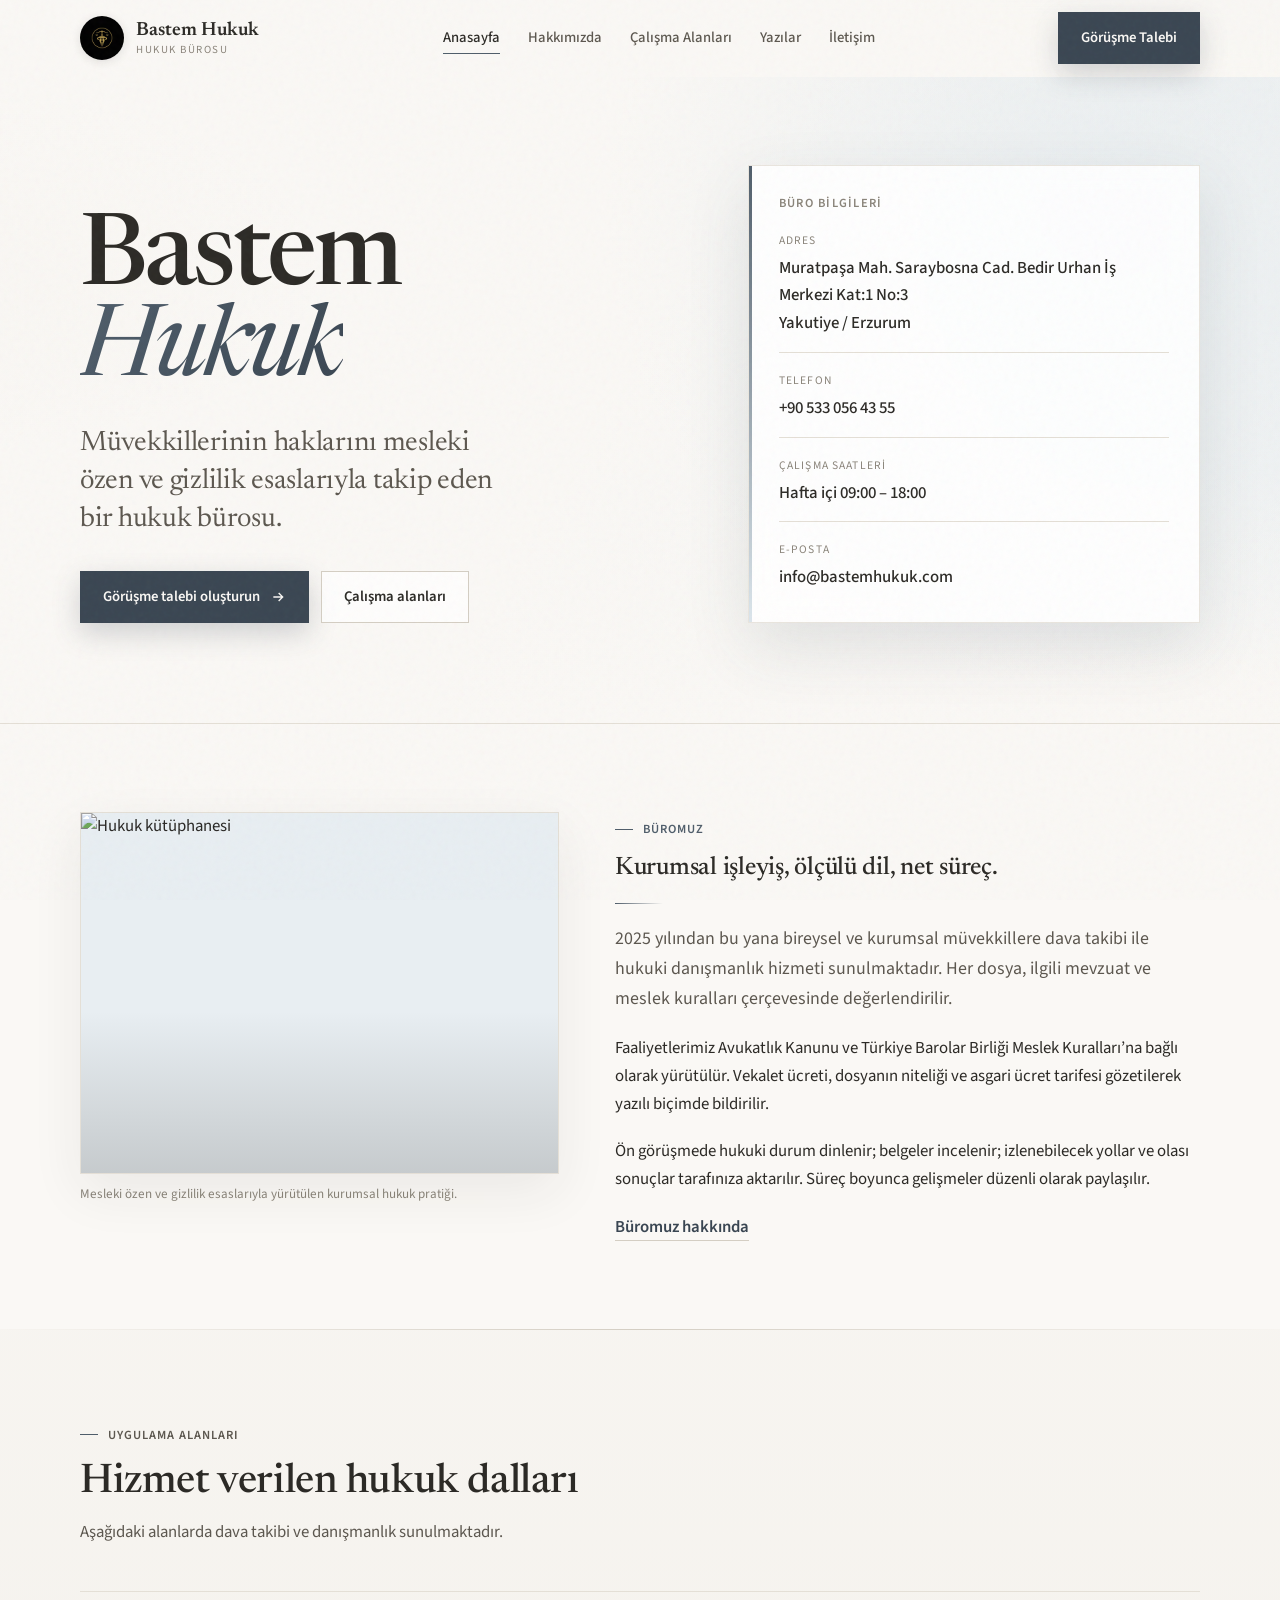
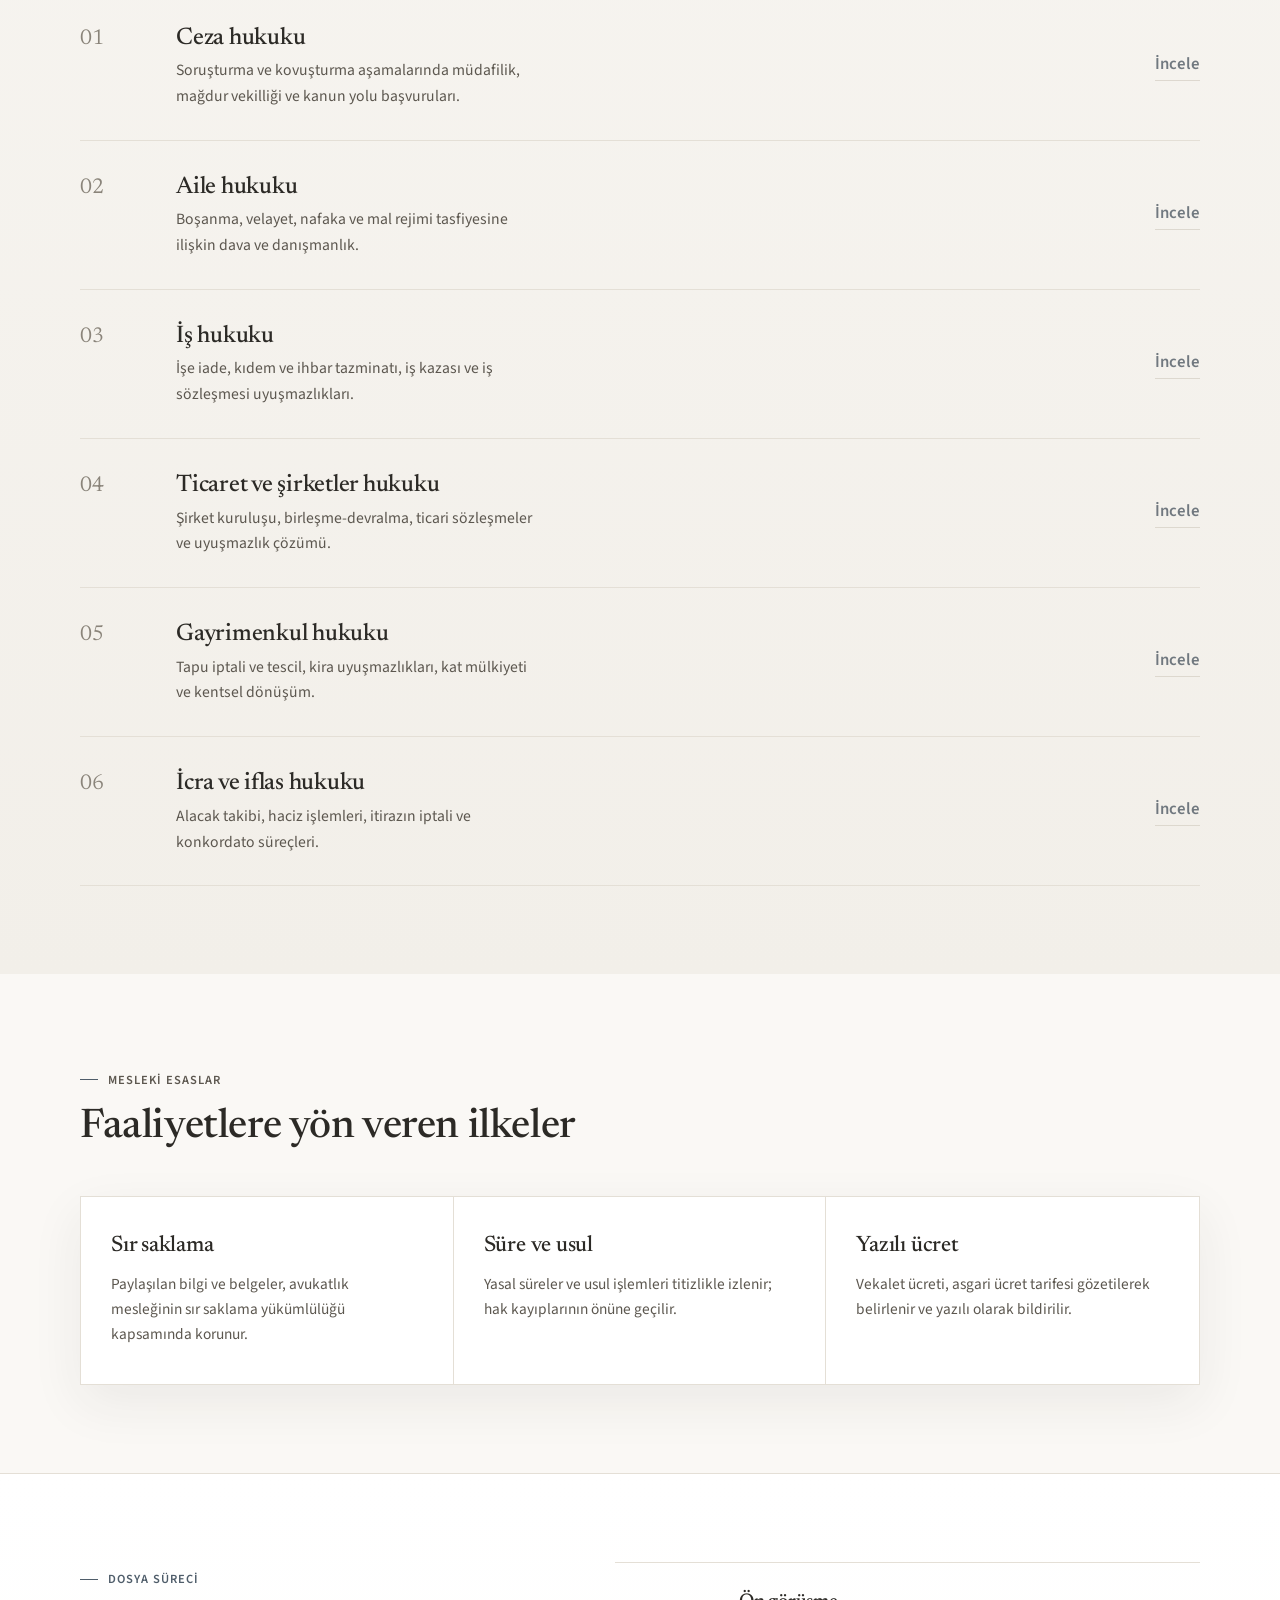
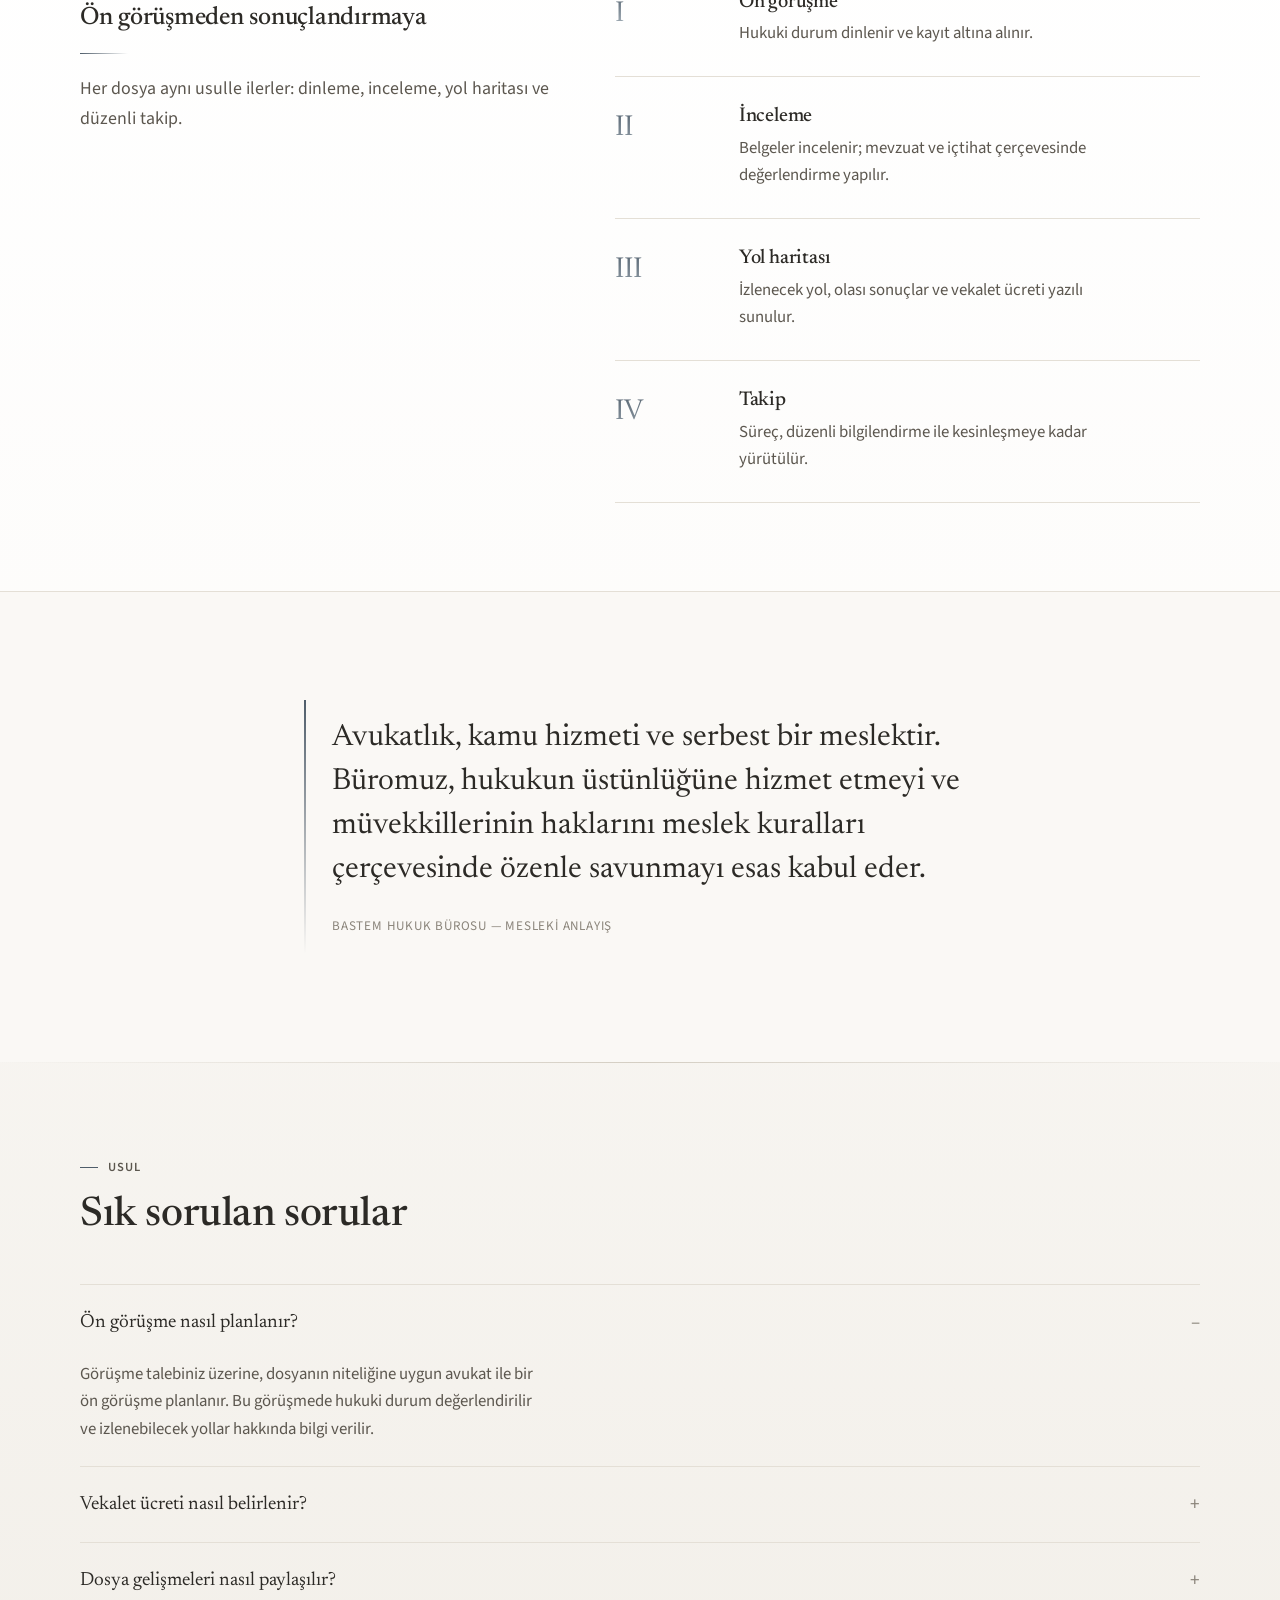
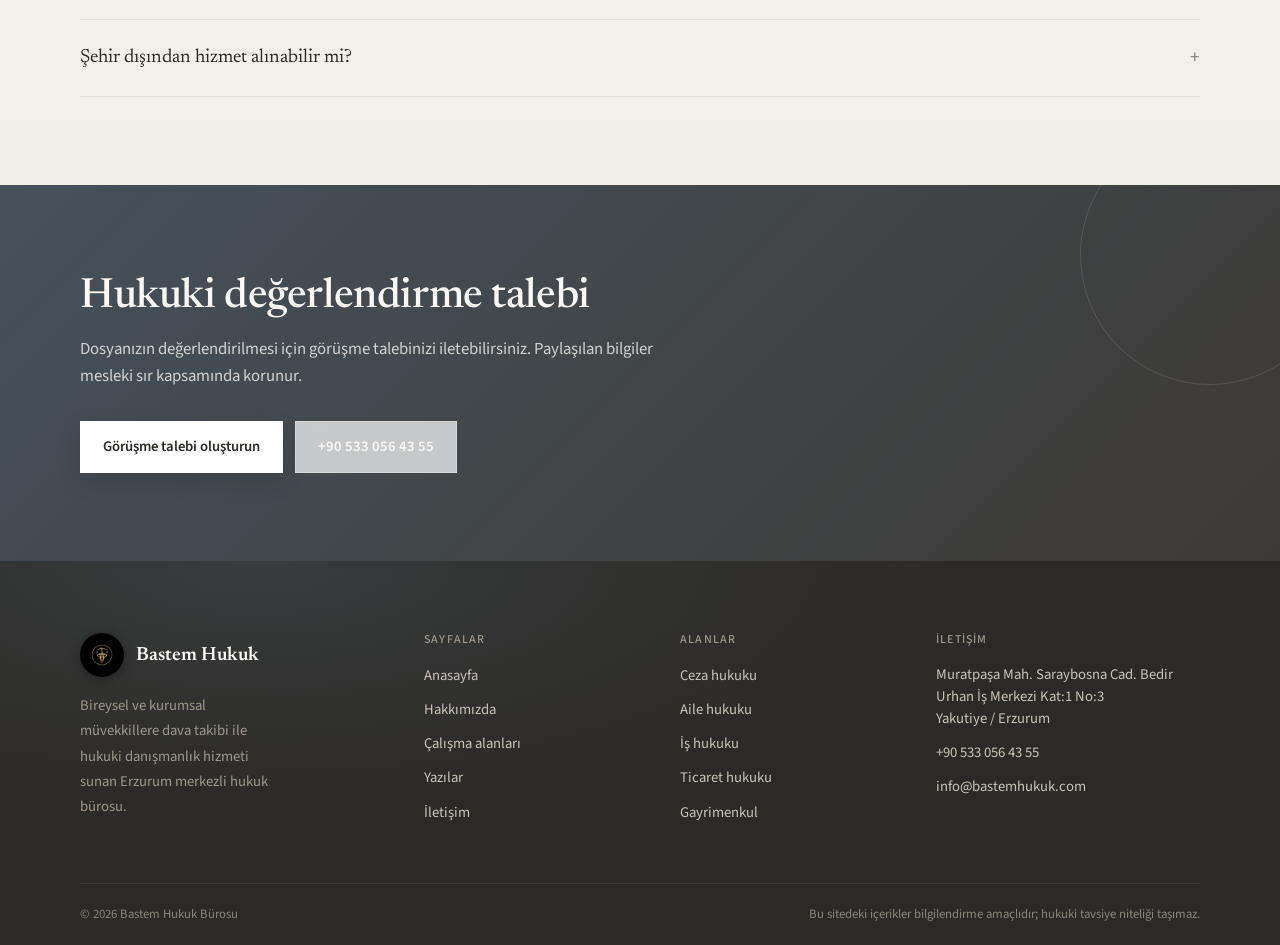
==== commit 9d66c224: "Add firm logo and update lawyers and founding year. Replace placeholder branding with Bastem logo as" ====
--- a/index.html
+++ b/index.html
@@ -5,7 +5,8 @@
   <meta name="viewport" content="width=device-width, initial-scale=1.0" />
   <title>Bastem Hukuk Bürosu</title>
   <meta name="description" content="Bastem Hukuk Bürosu; ceza, aile, iş, ticaret ve gayrimenkul hukuku alanlarında avukatlık ve hukuki danışmanlık hizmeti sunar." />
-  <link rel="icon" type="image/svg+xml" href="assets/logo.svg" />
+  <link rel="icon" type="image/png" href="assets/favicon-64.png" />
+  <link rel="apple-touch-icon" href="assets/favicon.png" />
   <link rel="preconnect" href="https://fonts.googleapis.com" />
   <link rel="preconnect" href="https://fonts.gstatic.com" crossorigin />
   <link href="https://fonts.googleapis.com/css2?family=Newsreader:ital,opsz,wght@0,6..72,400;0,6..72,500;0,6..72,600;1,6..72,400;1,6..72,500&family=Source+Sans+3:wght@400;500;600;700&display=swap" rel="stylesheet" />
@@ -16,7 +17,7 @@
     <div class="container">
       <nav class="nav">
         <a class="brand" href="index.html">
-          <span class="brand-mark">B</span>
+          <img class="brand-logo" src="assets/logo.jpg" alt="Bastem Hukuk" width="44" height="44" />
           <span class="brand-text">
             <span class="brand-name">Bastem Hukuk</span>
             <span class="brand-sub">Hukuk Bürosu</span>
@@ -87,7 +88,7 @@
             <p class="kicker">Büromuz</p>
             <h2>Kurumsal işleyiş, ölçülü dil, net süreç.</h2>
             <hr class="rule" />
-            <p class="lede">2000 yılından bu yana bireysel ve kurumsal müvekkillere dava takibi ile hukuki danışmanlık hizmeti sunulmaktadır. Her dosya, ilgili mevzuat ve meslek kuralları çerçevesinde değerlendirilir.</p>
+            <p class="lede">2025 yılından bu yana bireysel ve kurumsal müvekkillere dava takibi ile hukuki danışmanlık hizmeti sunulmaktadır. Her dosya, ilgili mevzuat ve meslek kuralları çerçevesinde değerlendirilir.</p>
             <div class="stack" style="margin-top:22px">
               <p>Faaliyetlerimiz Avukatlık Kanunu ve Türkiye Barolar Birliği Meslek Kuralları’na bağlı olarak yürütülür. Vekalet ücreti, dosyanın niteliği ve asgari ücret tarifesi gözetilerek yazılı biçimde bildirilir.</p>
               <p>Ön görüşmede hukuki durum dinlenir; belgeler incelenir; izlenebilecek yollar ve olası sonuçlar tarafınıza aktarılır. Süreç boyunca gelişmeler düzenli olarak paylaşılır.</p>
@@ -277,7 +278,7 @@
       <div class="footer-grid">
         <div>
           <a class="brand" href="index.html">
-            <span class="brand-mark">B</span>
+            <img class="brand-logo" src="assets/logo.jpg" alt="Bastem Hukuk" width="44" height="44" />
             <span class="brand-text"><span class="brand-name">Bastem Hukuk</span></span>
           </a>
           <p class="footer-about">Bireysel ve kurumsal müvekkillere dava takibi ile hukuki danışmanlık hizmeti sunan Erzurum merkezli hukuk bürosu.</p>
--- a/css/style.css
+++ b/css/style.css
@@ -160,21 +160,17 @@
   height: var(--header-h); gap: 24px;
 }
 .brand { display: flex; align-items: center; gap: 12px; min-width: 0; }
-.brand-mark {
-  width: 38px; height: 38px; flex-shrink: 0;
-  display: grid; place-items: center;
-  border: 1px solid var(--ink);
-  color: var(--ink);
-  font-family: var(--display);
-  font-size: 1.05rem; font-weight: 600;
-  background: linear-gradient(145deg, var(--white), var(--paper-2));
-  box-shadow: inset 0 1px 0 rgba(255,255,255,0.8);
-  transition: var(--ease);
-}
-.brand:hover .brand-mark {
-  background: var(--slate-deep);
-  border-color: var(--slate-deep);
-  color: var(--paper);
+.brand-logo {
+  width: 44px; height: 44px; flex-shrink: 0;
+  border-radius: 50%;
+  object-fit: cover;
+  display: block;
+  box-shadow: 0 2px 10px rgba(44, 42, 38, 0.12);
+  transition: var(--ease);
+}
+.brand:hover .brand-logo {
+  transform: scale(1.04);
+  box-shadow: 0 4px 16px rgba(44, 42, 38, 0.18);
 }
 .brand-text { display: flex; flex-direction: column; line-height: 1.1; }
 .brand-name { font-family: var(--display); font-size: 1.2rem; font-weight: 600; }
@@ -537,6 +533,10 @@
   grid-template-columns: repeat(3, 1fr);
   gap: 28px;
 }
+.team-grid--two {
+  grid-template-columns: repeat(2, minmax(0, 320px));
+  justify-content: start;
+}
 .person {
   border-bottom: 1px solid var(--line);
   padding-bottom: 24px;
@@ -813,7 +813,7 @@
   padding-bottom: 48px;
 }
 .site-footer .brand-name { color: var(--paper); }
-.site-footer .brand-mark { border-color: var(--paper); color: var(--paper); }
+.site-footer .brand-logo { box-shadow: 0 2px 12px rgba(0, 0, 0, 0.35); }
 .footer-about { margin-top: 16px; color: #9e978b; line-height: 1.7; max-width: 28ch; }
 .site-footer h4 {
   font-family: var(--body);
@@ -875,7 +875,7 @@
   .feature-cell { border-right: 0; border-bottom: 1px solid var(--line); }
   .feature-cell:last-child { border-bottom: 0; }
   .footer-grid { grid-template-columns: 1fr 1fr; }
-  .team-grid, .post-grid { grid-template-columns: 1fr 1fr; }
+  .team-grid, .team-grid--two, .post-grid { grid-template-columns: 1fr 1fr; }
   .side-sticky { position: static; }
 }
 @media (max-width: 760px) {
@@ -897,7 +897,7 @@
 @media (max-width: 560px) {
   .container { width: min(100% - 28px, var(--max)); }
   .section { padding: 64px 0; }
-  .team-grid, .post-grid, .footer-grid { grid-template-columns: 1fr; }
+  .team-grid, .team-grid--two, .post-grid, .footer-grid { grid-template-columns: 1fr; }
   .hero { padding: 48px 0 64px; }
   .form { padding: 22px; }
 }
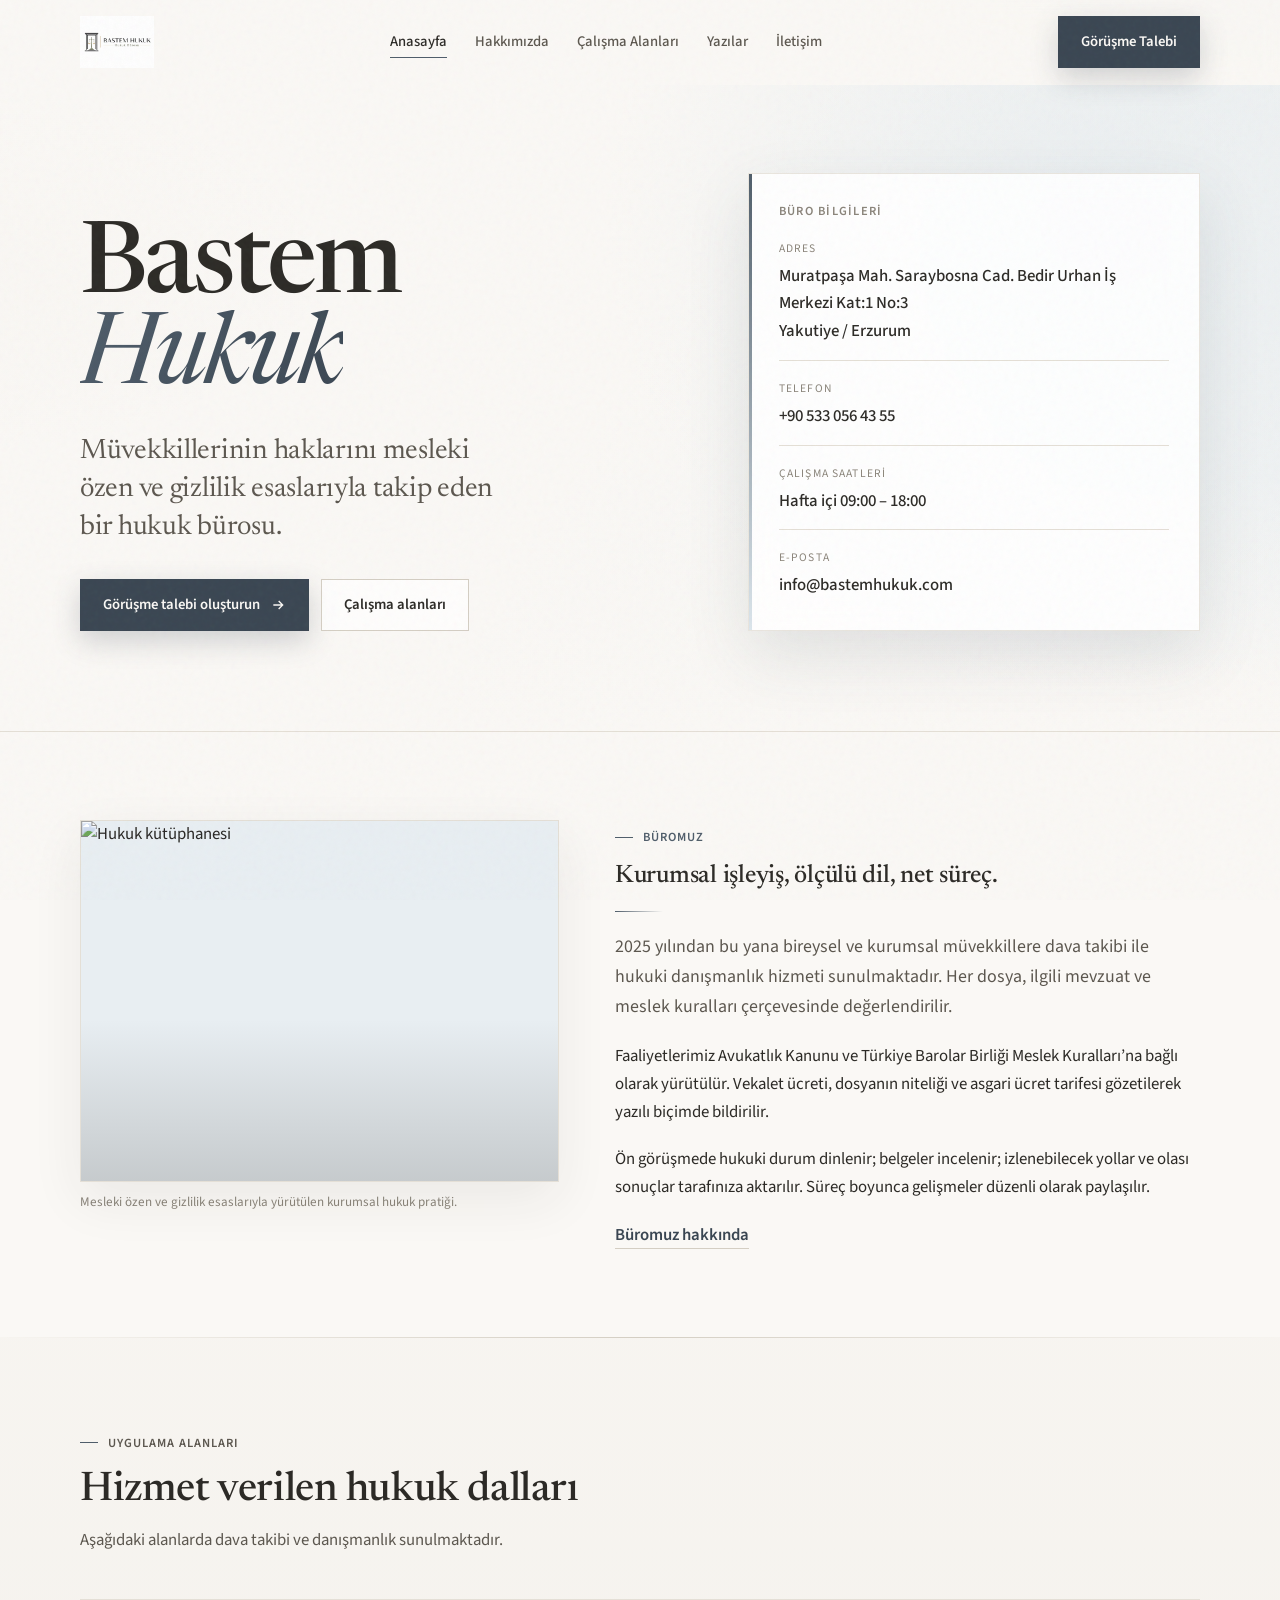
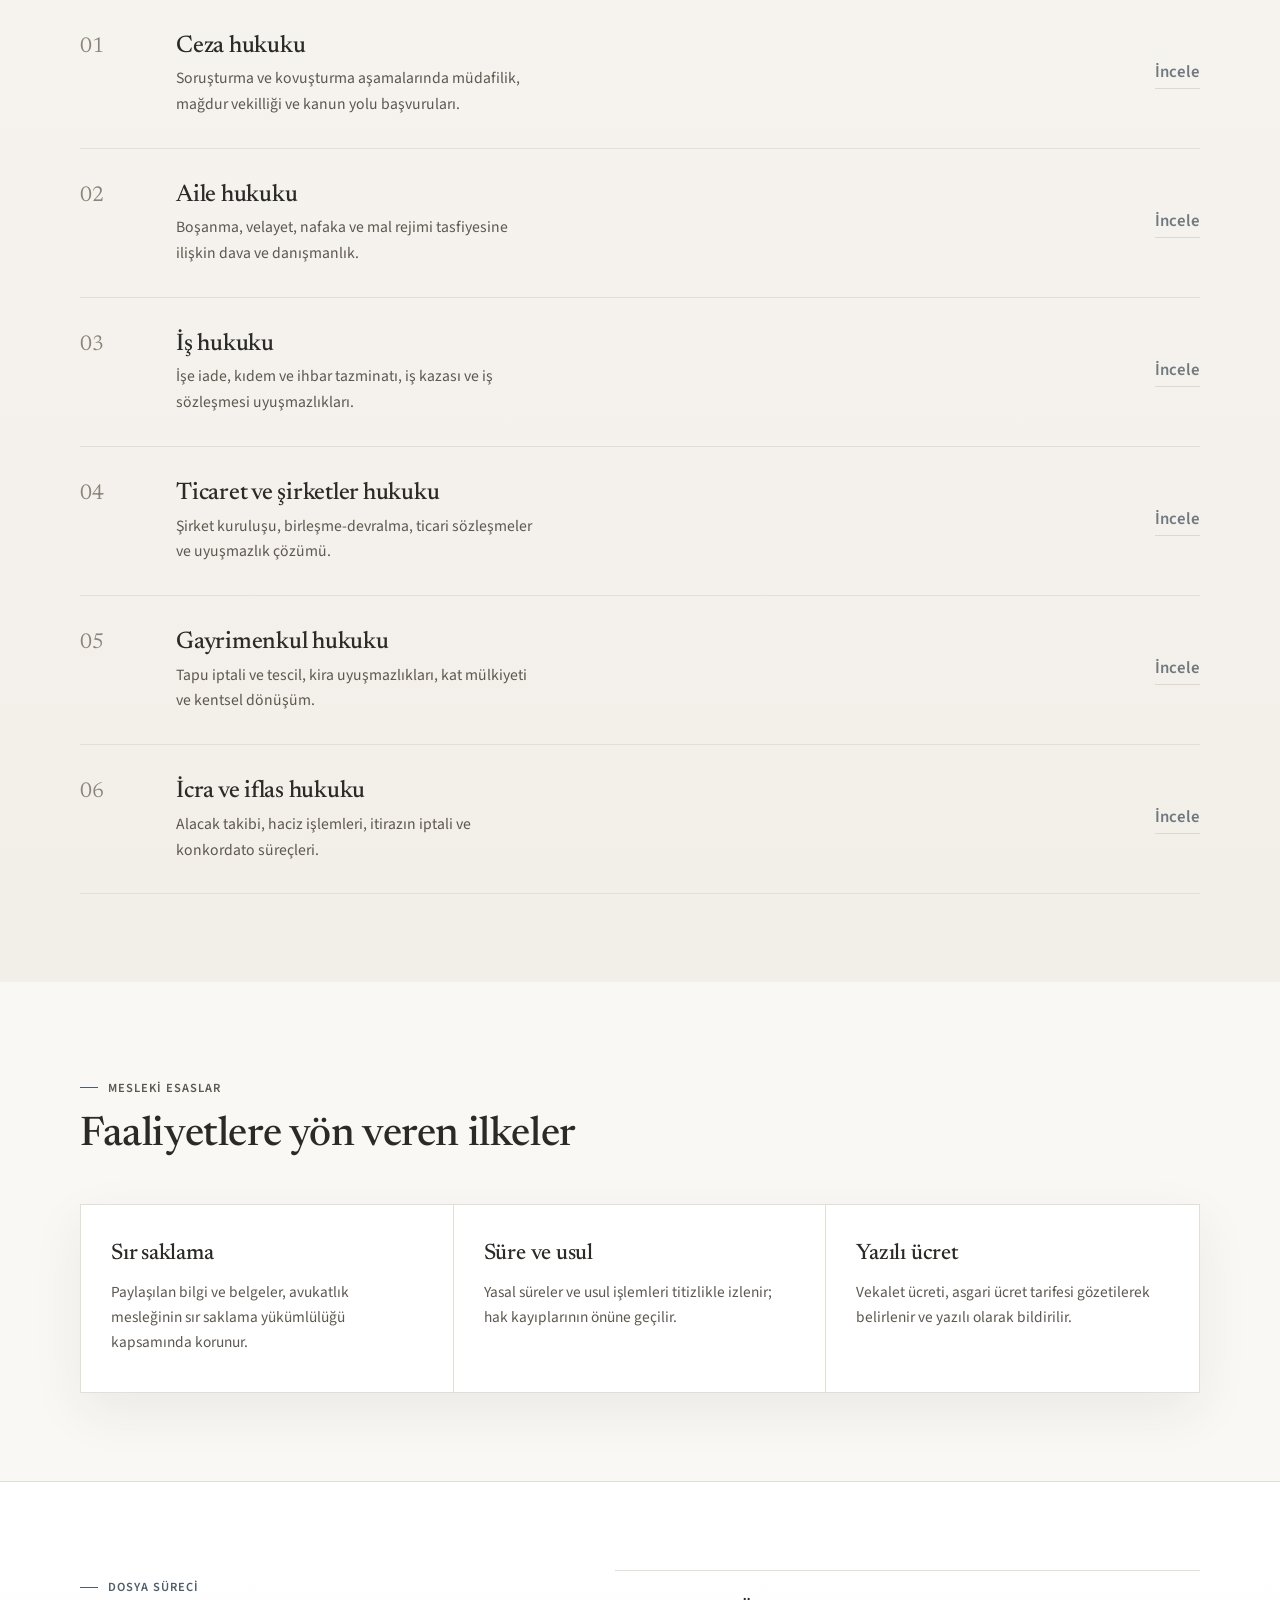
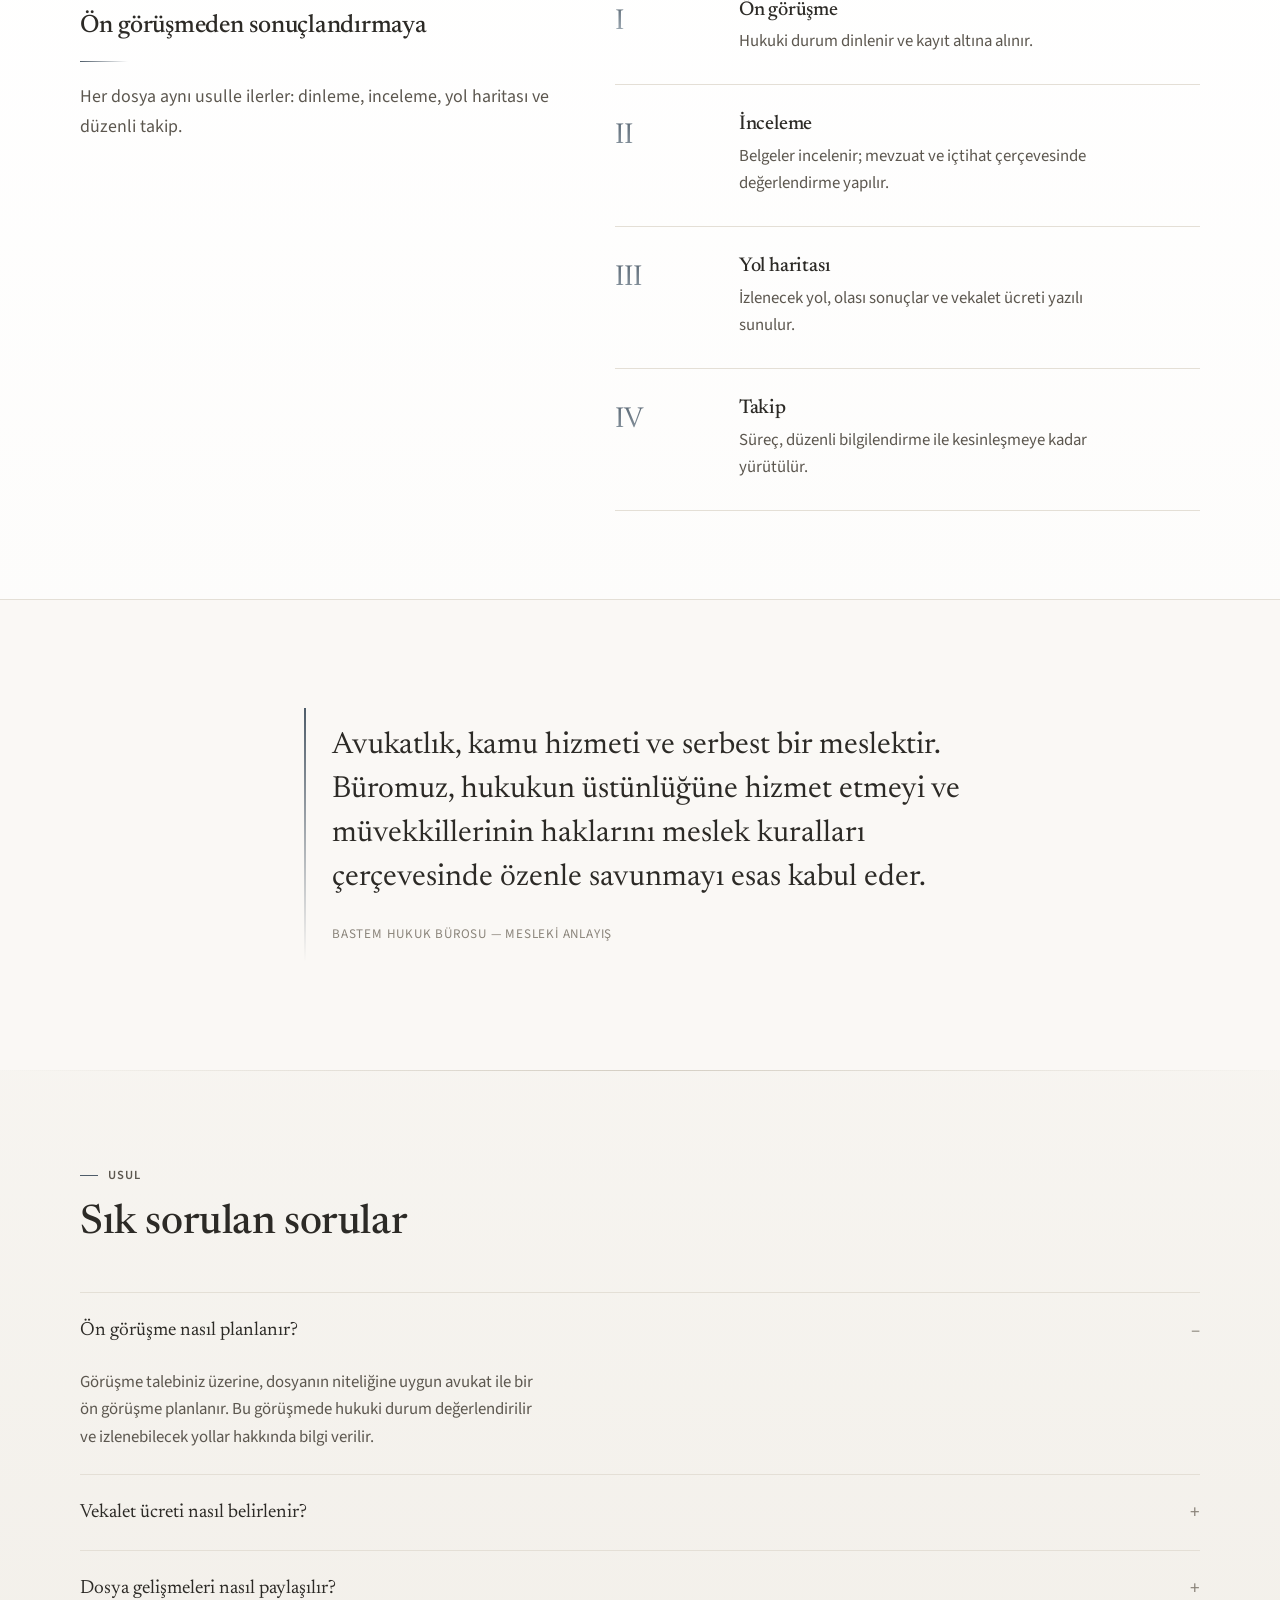
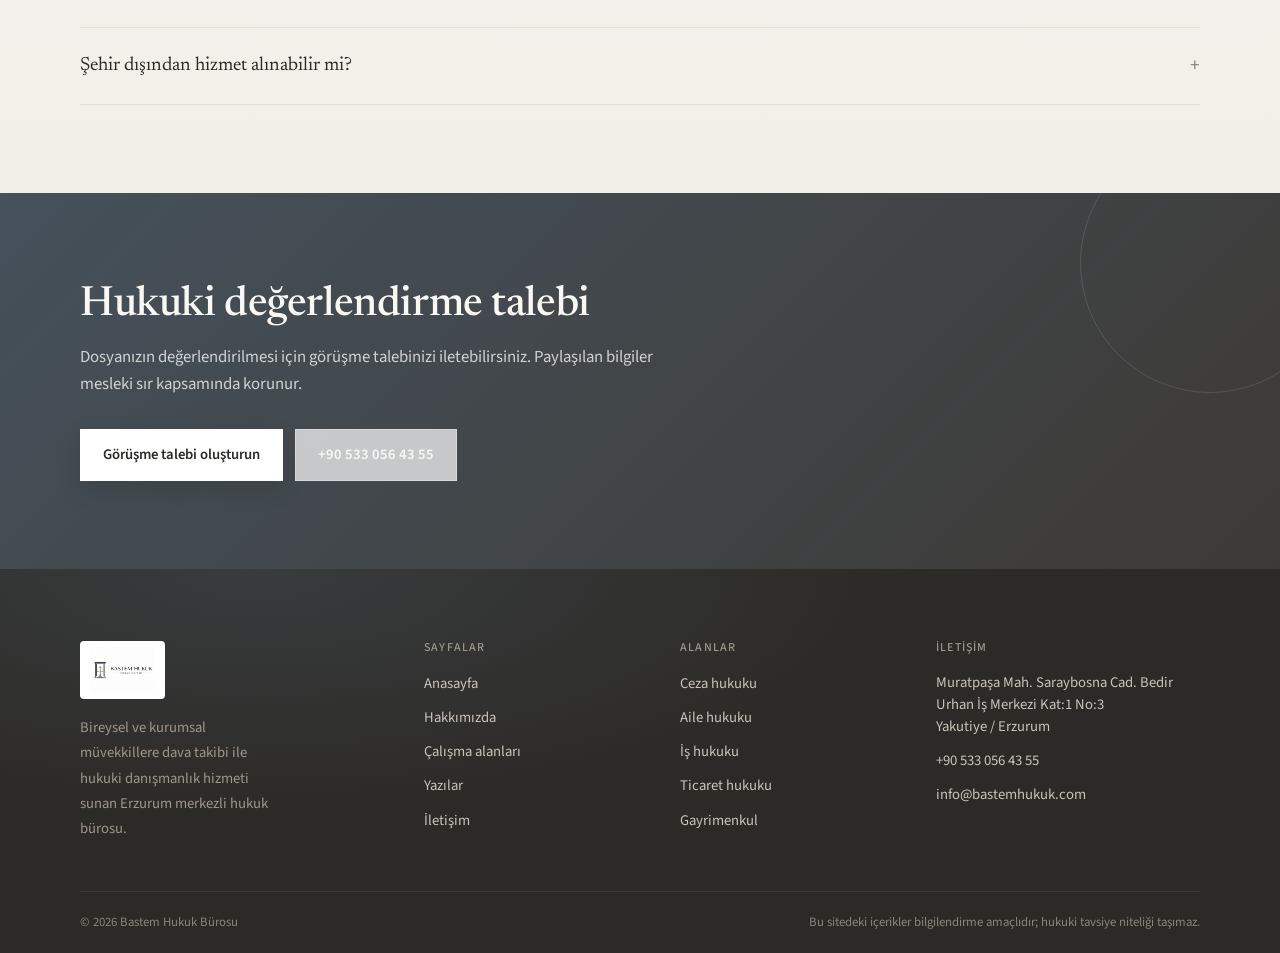
==== commit 762b067e: "Replace circular mark with full Bastem Hukuk wordmark. Use the new horizontal logo in header and foo" ====
--- a/index.html
+++ b/index.html
@@ -6,7 +6,7 @@
   <title>Bastem Hukuk Bürosu</title>
   <meta name="description" content="Bastem Hukuk Bürosu; ceza, aile, iş, ticaret ve gayrimenkul hukuku alanlarında avukatlık ve hukuki danışmanlık hizmeti sunar." />
   <link rel="icon" type="image/png" href="assets/favicon-64.png" />
-  <link rel="apple-touch-icon" href="assets/favicon.png" />
+  <link rel="apple-touch-icon" href="assets/apple-touch-icon.png" />
   <link rel="preconnect" href="https://fonts.googleapis.com" />
   <link rel="preconnect" href="https://fonts.gstatic.com" crossorigin />
   <link href="https://fonts.googleapis.com/css2?family=Newsreader:ital,opsz,wght@0,6..72,400;0,6..72,500;0,6..72,600;1,6..72,400;1,6..72,500&family=Source+Sans+3:wght@400;500;600;700&display=swap" rel="stylesheet" />
@@ -16,12 +16,8 @@
   <header class="site-header">
     <div class="container">
       <nav class="nav">
-        <a class="brand" href="index.html">
-          <img class="brand-logo" src="assets/logo.jpg" alt="Bastem Hukuk" width="44" height="44" />
-          <span class="brand-text">
-            <span class="brand-name">Bastem Hukuk</span>
-            <span class="brand-sub">Hukuk Bürosu</span>
-          </span>
+        <a class="brand" href="index.html" aria-label="Bastem Hukuk">
+          <img class="brand-logo" src="assets/logo.png" alt="Bastem Hukuk Hukuk Bürosu" width="200" height="141" />
         </a>
         <div class="nav-links">
           <a href="index.html">Anasayfa</a>
@@ -277,9 +273,8 @@
     <div class="container">
       <div class="footer-grid">
         <div>
-          <a class="brand" href="index.html">
-            <img class="brand-logo" src="assets/logo.jpg" alt="Bastem Hukuk" width="44" height="44" />
-            <span class="brand-text"><span class="brand-name">Bastem Hukuk</span></span>
+          <a class="brand" href="index.html" aria-label="Bastem Hukuk">
+            <img class="brand-logo" src="assets/logo.png" alt="Bastem Hukuk Hukuk Bürosu" width="200" height="141" />
           </a>
           <p class="footer-about">Bireysel ve kurumsal müvekkillere dava takibi ile hukuki danışmanlık hizmeti sunan Erzurum merkezli hukuk bürosu.</p>
         </div>
--- a/css/style.css
+++ b/css/style.css
@@ -18,7 +18,7 @@
   --slate-soft: #e8eef2;
   --mist: #dce6ec;
   --max: 1120px;
-  --header-h: 76px;
+  --header-h: 84px;
   --display: "Newsreader", Georgia, serif;
   --body: "Source Sans 3", "Segoe UI", system-ui, sans-serif;
   --ease: 0.28s cubic-bezier(0.22, 1, 0.36, 1);
@@ -161,17 +161,15 @@
 }
 .brand { display: flex; align-items: center; gap: 12px; min-width: 0; }
 .brand-logo {
-  width: 44px; height: 44px; flex-shrink: 0;
-  border-radius: 50%;
-  object-fit: cover;
+  height: 52px;
+  width: auto;
+  max-width: min(210px, 48vw);
+  flex-shrink: 0;
   display: block;
-  box-shadow: 0 2px 10px rgba(44, 42, 38, 0.12);
-  transition: var(--ease);
-}
-.brand:hover .brand-logo {
-  transform: scale(1.04);
-  box-shadow: 0 4px 16px rgba(44, 42, 38, 0.18);
-}
+  object-fit: contain;
+  transition: var(--ease);
+}
+.brand:hover .brand-logo { opacity: 0.88; }
 .brand-text { display: flex; flex-direction: column; line-height: 1.1; }
 .brand-name { font-family: var(--display); font-size: 1.2rem; font-weight: 600; }
 .brand-sub { font-size: 0.68rem; letter-spacing: 0.14em; text-transform: uppercase; color: var(--ink-3); margin-top: 3px; }
@@ -813,7 +811,13 @@
   padding-bottom: 48px;
 }
 .site-footer .brand-name { color: var(--paper); }
-.site-footer .brand-logo { box-shadow: 0 2px 12px rgba(0, 0, 0, 0.35); }
+.site-footer .brand-logo {
+  height: 58px;
+  max-width: min(230px, 70vw);
+  background: #fff;
+  padding: 6px 10px;
+  border-radius: 4px;
+}
 .footer-about { margin-top: 16px; color: #9e978b; line-height: 1.7; max-width: 28ch; }
 .site-footer h4 {
   font-family: var(--body);
@@ -879,6 +883,7 @@
   .side-sticky { position: static; }
 }
 @media (max-width: 760px) {
+  .brand-logo { height: 44px; max-width: min(168px, 52vw); }
   .nav-links {
     position: fixed; inset: var(--header-h) 0 auto 0;
     display: none; flex-direction: column; align-items: stretch;
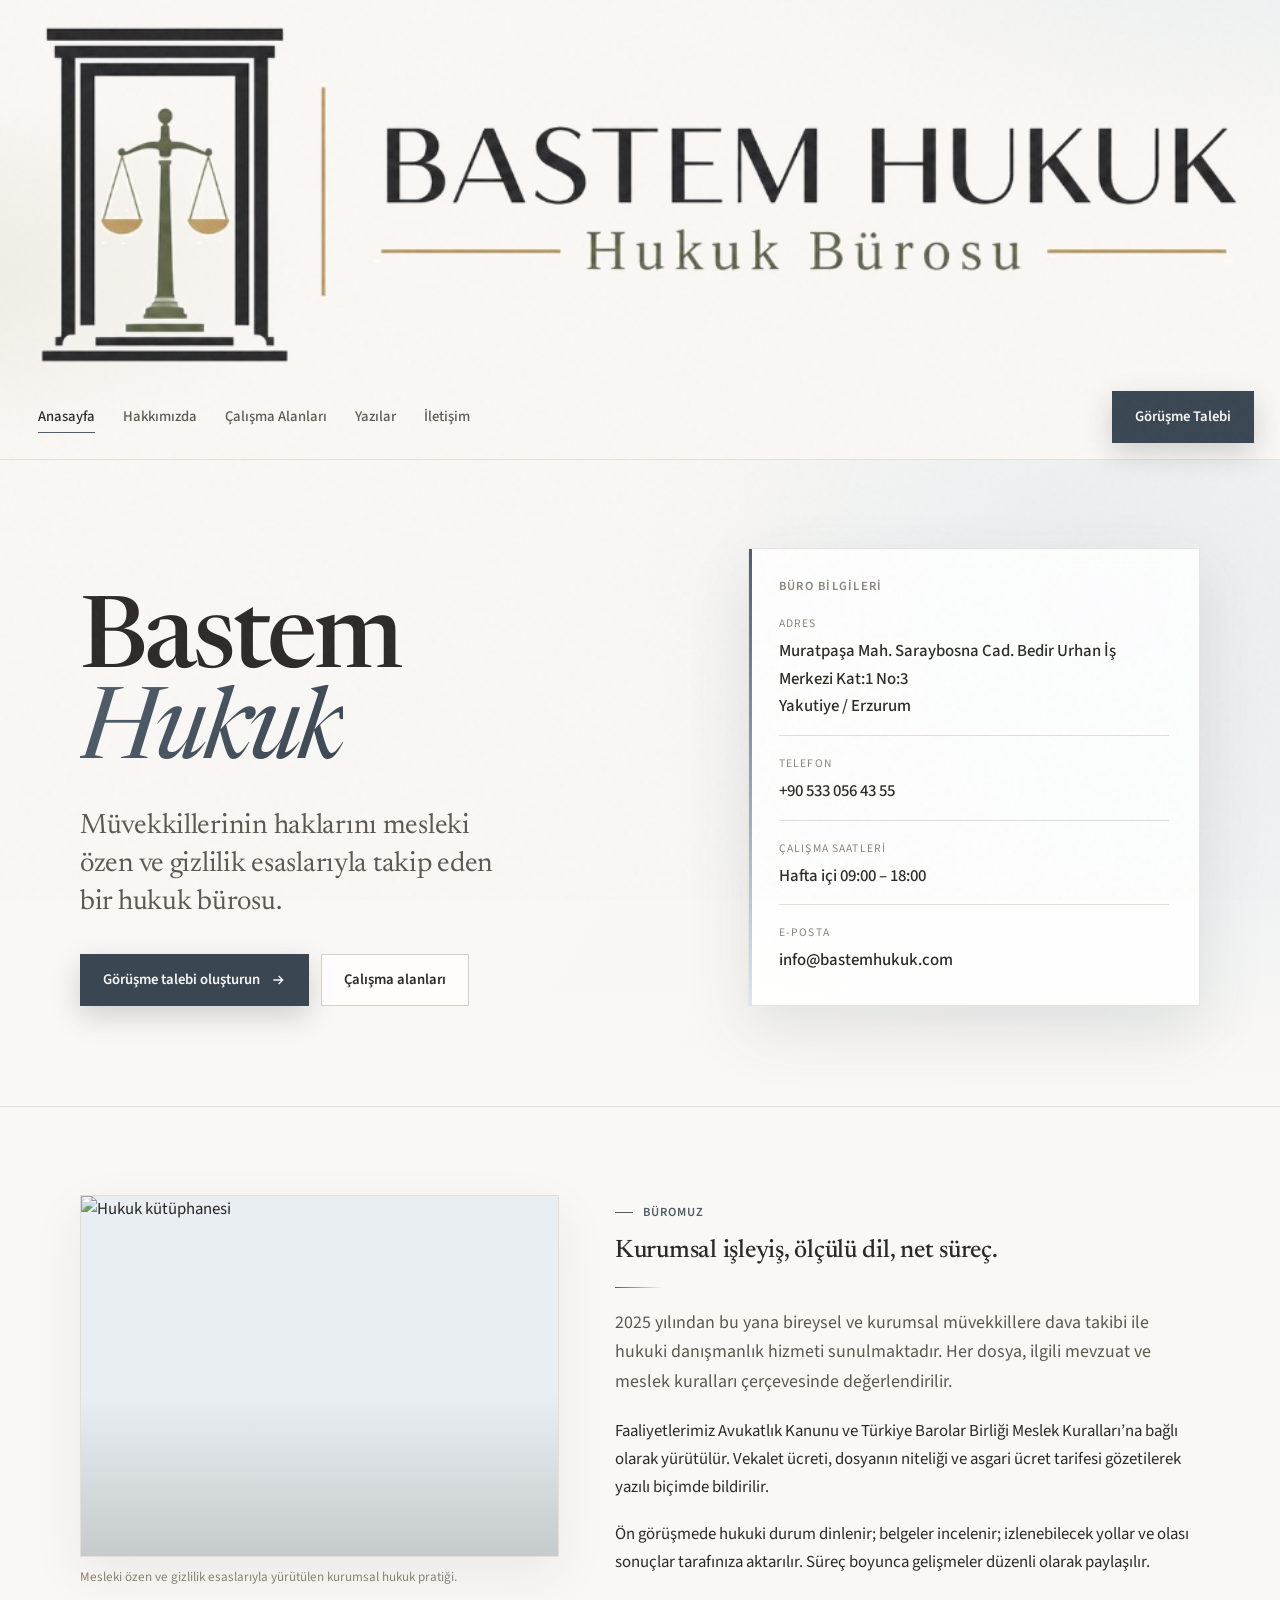
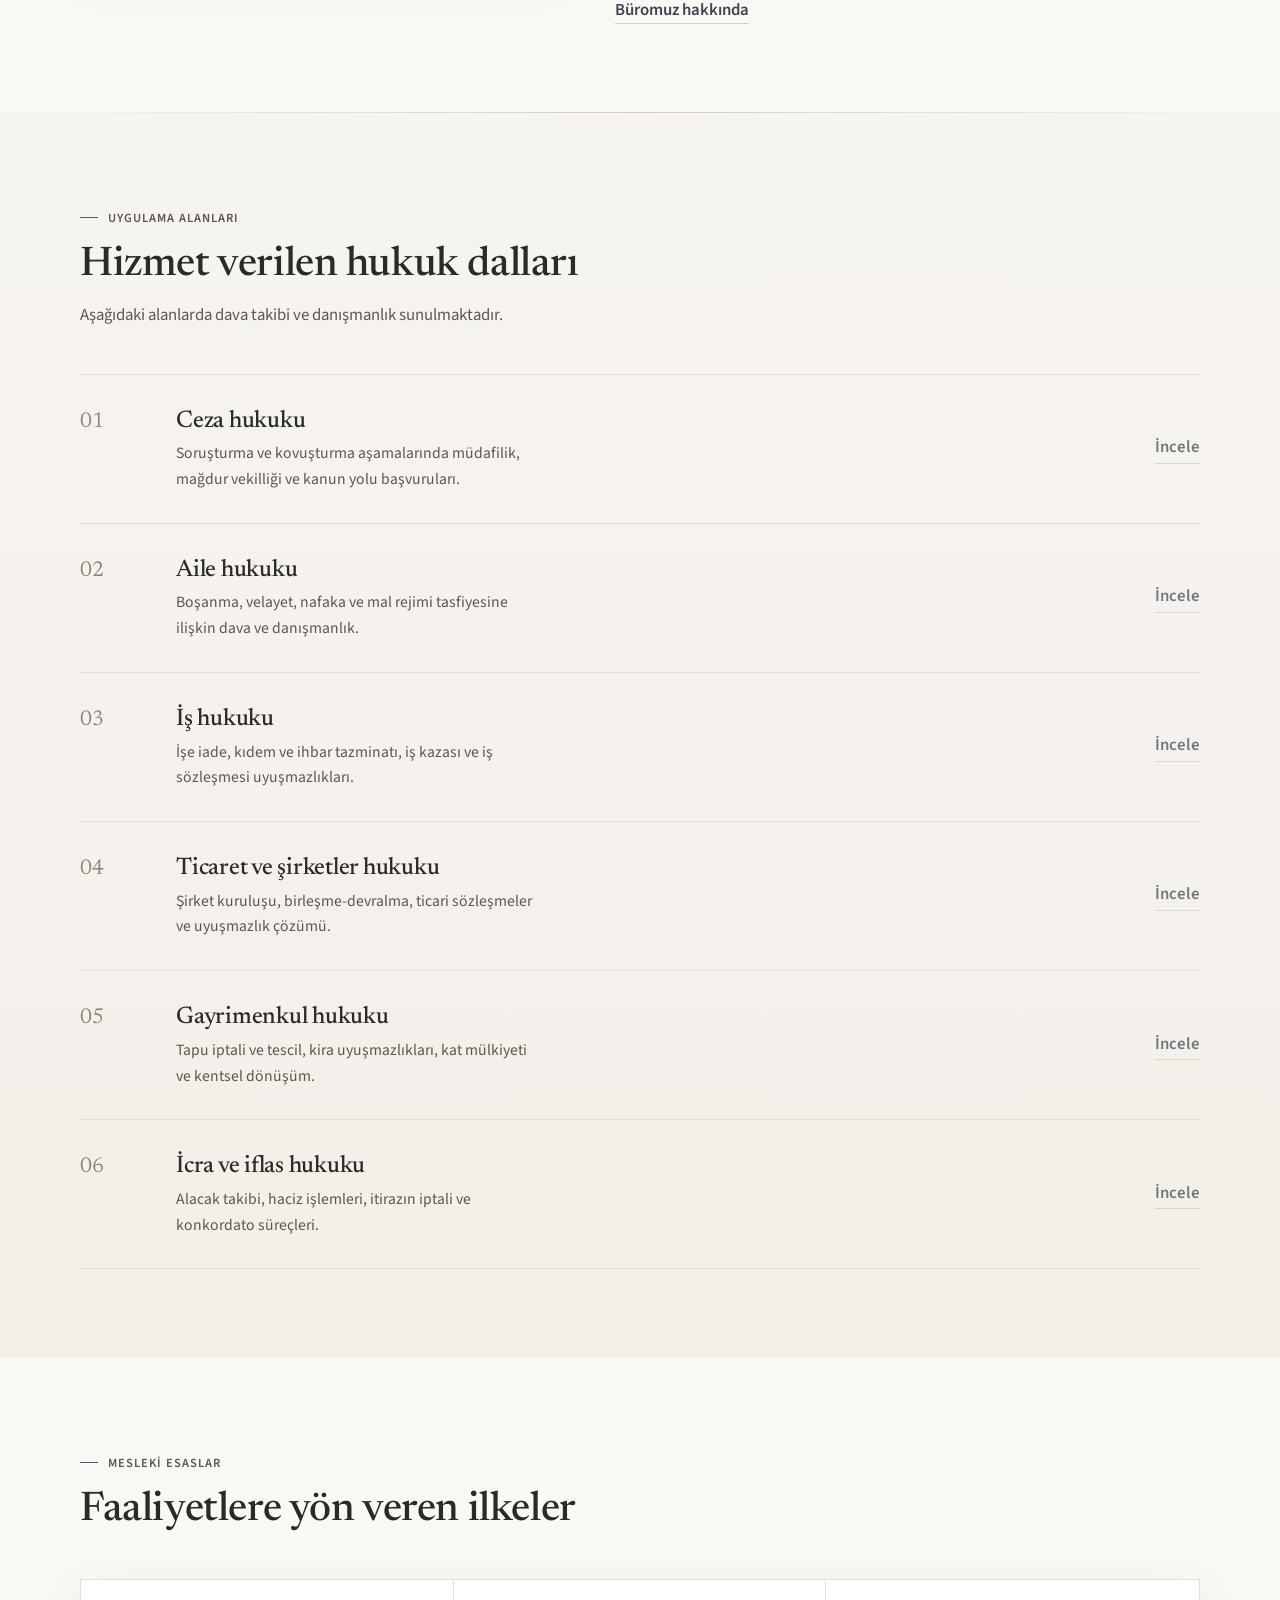
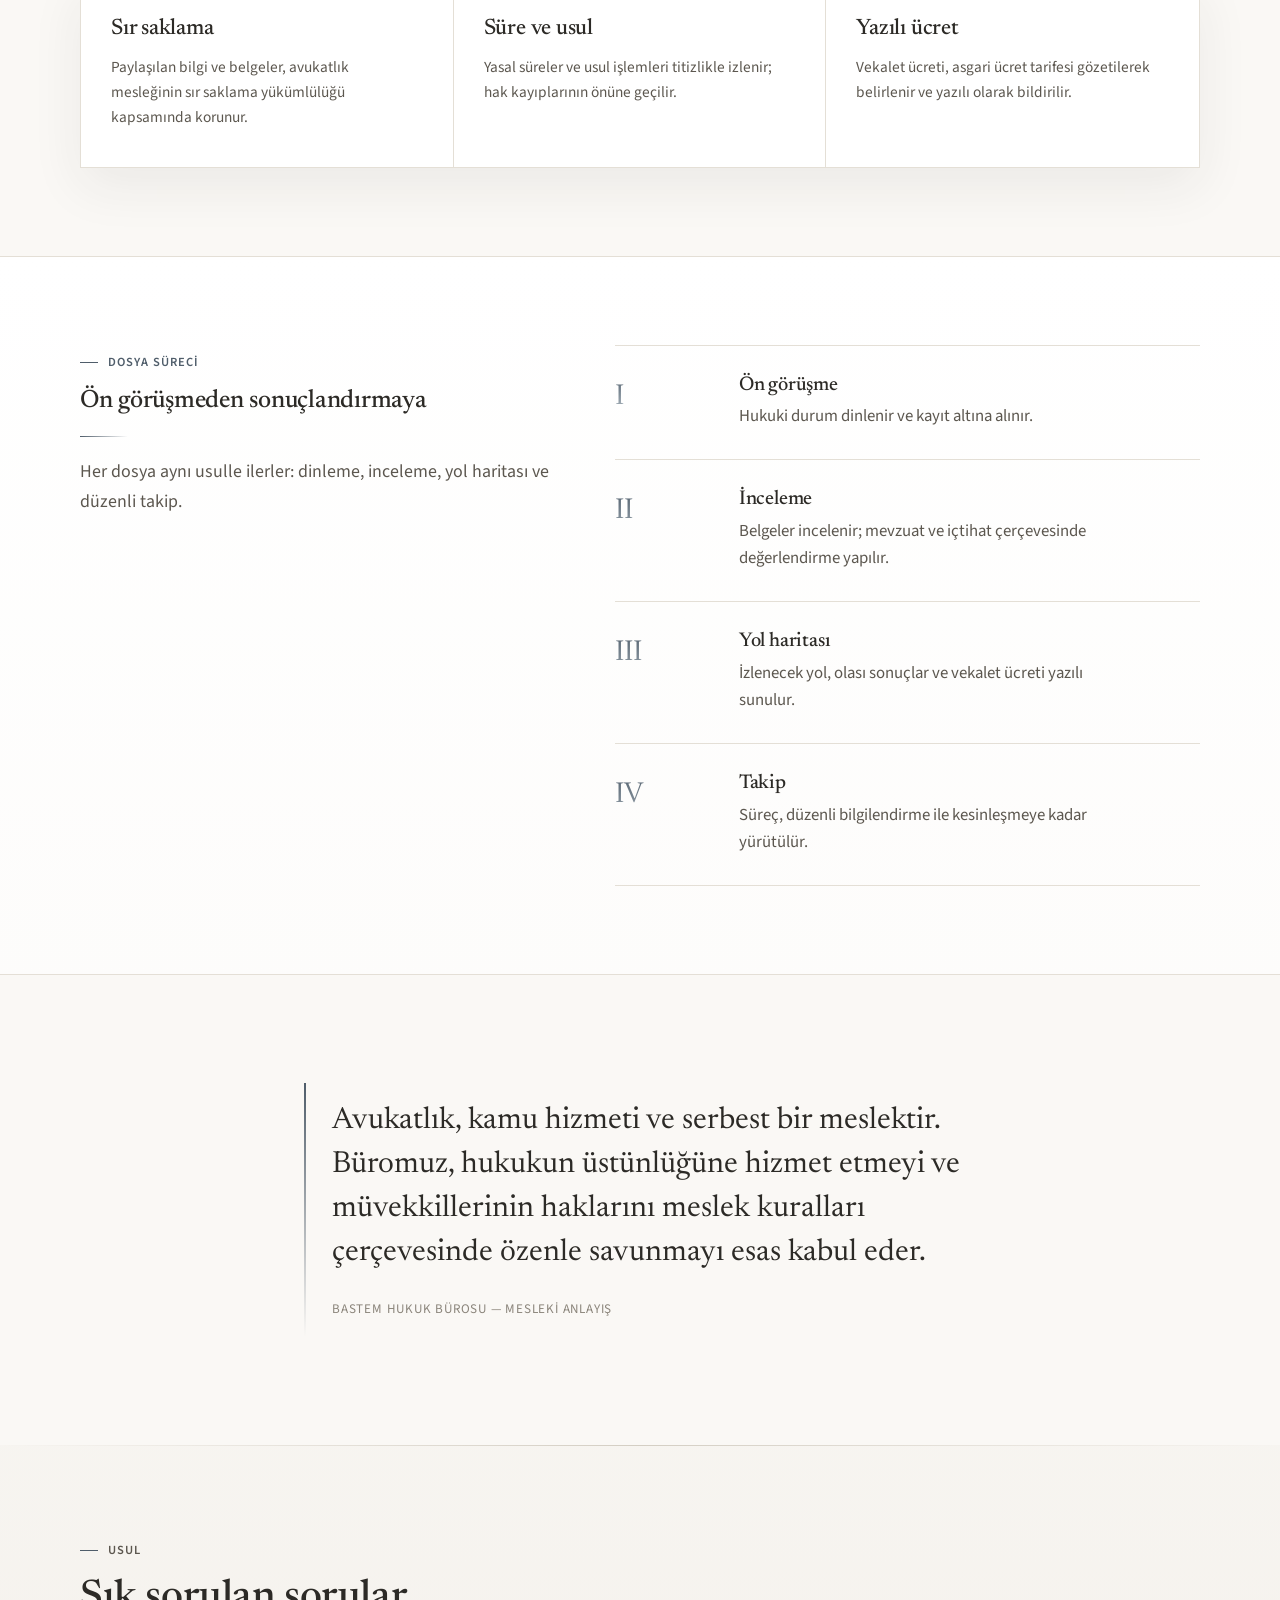
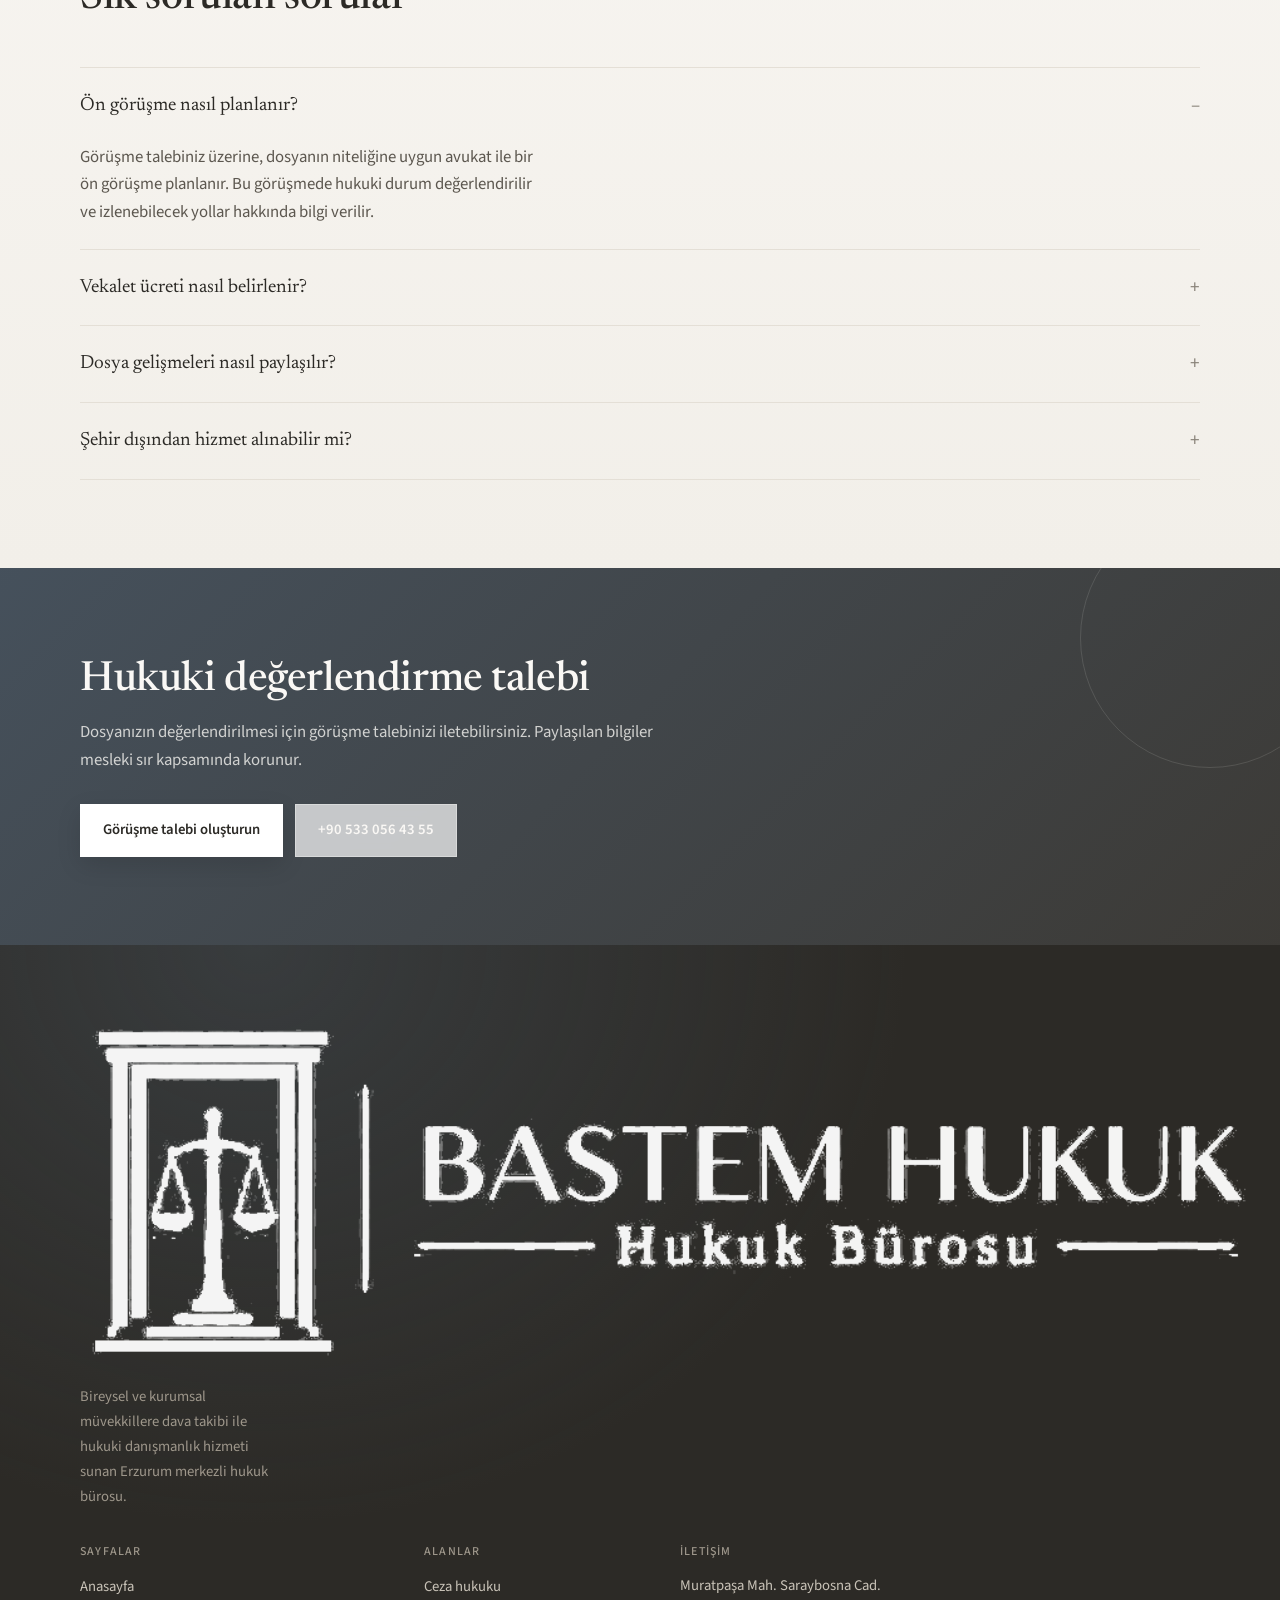
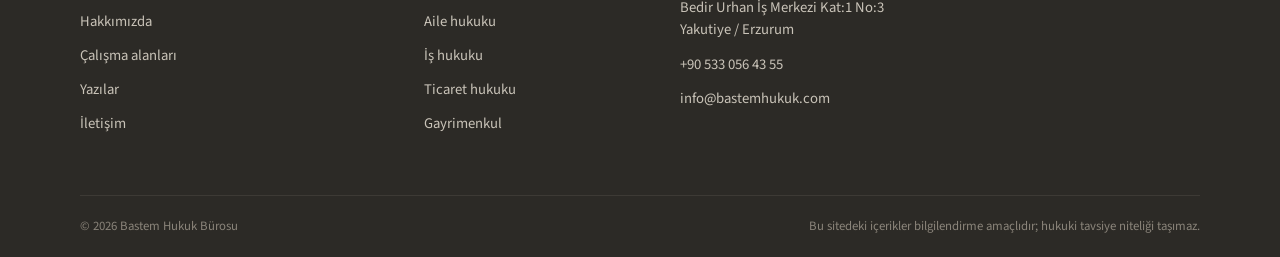
==== commit c2cd8169: "Enlarge transparent wordmark and drop logo background. Make the Bastem logo full-bleed in the header" ====
--- a/index.html
+++ b/index.html
@@ -17,7 +17,7 @@
     <div class="container">
       <nav class="nav">
         <a class="brand" href="index.html" aria-label="Bastem Hukuk">
-          <img class="brand-logo" src="assets/logo.png" alt="Bastem Hukuk Hukuk Bürosu" width="200" height="141" />
+          <img class="brand-logo" src="assets/logo.png?v=3" alt="Bastem Hukuk Hukuk Bürosu" width="938" height="280" />
         </a>
         <div class="nav-links">
           <a href="index.html">Anasayfa</a>
@@ -274,7 +274,7 @@
       <div class="footer-grid">
         <div>
           <a class="brand" href="index.html" aria-label="Bastem Hukuk">
-            <img class="brand-logo" src="assets/logo.png" alt="Bastem Hukuk Hukuk Bürosu" width="200" height="141" />
+            <img class="brand-logo" src="assets/logo.png?v=3" alt="Bastem Hukuk Hukuk Bürosu" width="938" height="280" />
           </a>
           <p class="footer-about">Bireysel ve kurumsal müvekkillere dava takibi ile hukuki danışmanlık hizmeti sunan Erzurum merkezli hukuk bürosu.</p>
         </div>
--- a/css/style.css
+++ b/css/style.css
@@ -18,7 +18,8 @@
   --slate-soft: #e8eef2;
   --mist: #dce6ec;
   --max: 1120px;
-  --header-h: 84px;
+  --header-h: auto;
+  --logo-h: auto;
   --display: "Newsreader", Georgia, serif;
   --body: "Source Sans 3", "Segoe UI", system-ui, sans-serif;
   --ease: 0.28s cubic-bezier(0.22, 1, 0.36, 1);
@@ -147,34 +148,62 @@
 
 /* --- Header --- */
 .site-header {
-  position: sticky; top: 0; z-index: 50;
-  background: color-mix(in srgb, var(--paper) 92%, transparent);
-  backdrop-filter: blur(10px);
-  border-bottom: 1px solid transparent;
-  transition: var(--ease);
-}
-.site-header.is-scrolled { border-bottom-color: var(--line); background: color-mix(in srgb, var(--paper) 96%, transparent); }
+  position: relative; z-index: 50;
+  background: transparent;
+  border-bottom: 1px solid var(--line);
+}
+.site-header .container {
+  width: 100%;
+  max-width: none;
+  padding-inline: clamp(12px, 2vw, 28px);
+}
+.site-header.is-scrolled { border-bottom-color: var(--line); }
 
 .nav {
-  display: flex; align-items: center; justify-content: space-between;
-  height: var(--header-h); gap: 24px;
-}
-.brand { display: flex; align-items: center; gap: 12px; min-width: 0; }
-.brand-logo {
-  height: 52px;
-  width: auto;
-  max-width: min(210px, 48vw);
+  display: grid;
+  grid-template-columns: 1fr auto;
+  grid-template-areas:
+    "brand brand"
+    "links cta";
+  align-items: center;
+  gap: 12px 28px;
+  padding: 12px 0 16px;
+  min-height: 0;
+  height: auto;
+}
+.brand {
+  grid-area: brand;
+  display: flex;
+  align-items: center;
+  justify-content: center;
+  width: 100%;
+  min-width: 0;
+}
+.brand-logo,
+img.brand-logo {
+  width: min(96vw, 2800px);
+  height: auto;
+  max-width: none !important;
+  max-height: none;
   flex-shrink: 0;
   display: block;
   object-fit: contain;
-  transition: var(--ease);
-}
-.brand:hover .brand-logo { opacity: 0.88; }
+  border-radius: 0 !important;
+  background: transparent !important;
+  padding: 0 !important;
+  box-shadow: none !important;
+  transition: opacity var(--ease);
+}
+.brand:hover .brand-logo { opacity: 0.9; }
 .brand-text { display: flex; flex-direction: column; line-height: 1.1; }
 .brand-name { font-family: var(--display); font-size: 1.2rem; font-weight: 600; }
 .brand-sub { font-size: 0.68rem; letter-spacing: 0.14em; text-transform: uppercase; color: var(--ink-3); margin-top: 3px; }
 
-.nav-links { display: flex; align-items: center; gap: 4px; }
+.nav-links {
+  grid-area: links;
+  display: flex; align-items: center; gap: 4px;
+  justify-self: start;
+}
 .nav-links a {
   padding: 8px 12px; font-size: 0.92rem; color: var(--ink-2); font-weight: 500;
   transition: var(--ease); position: relative;
@@ -188,11 +217,13 @@
 }
 .nav-links a:hover, .nav-links a.is-active { color: var(--ink); }
 .nav-links a:hover::after, .nav-links a.is-active::after { transform: scaleX(1); }
-.nav-cta { flex-shrink: 0; }
+.nav-cta { grid-area: cta; flex-shrink: 0; justify-self: end; }
 .nav-toggle {
   display: none; width: 40px; height: 40px;
   place-items: center; border: 1px solid var(--line);
   background: color-mix(in srgb, var(--white) 70%, transparent);
+  justify-self: end;
+  grid-area: cta;
 }
 .nav-toggle span {
   display: block; width: 18px; height: 1.5px; background: var(--ink);
@@ -811,12 +842,22 @@
   padding-bottom: 48px;
 }
 .site-footer .brand-name { color: var(--paper); }
-.site-footer .brand-logo {
-  height: 58px;
-  max-width: min(230px, 70vw);
-  background: #fff;
-  padding: 6px 10px;
-  border-radius: 4px;
+.site-footer .brand-logo,
+.site-footer img.brand-logo {
+  width: min(92vw, 2400px);
+  height: auto;
+  max-width: none !important;
+  background: transparent !important;
+  padding: 0 !important;
+  border-radius: 0 !important;
+  filter: brightness(0) invert(1);
+  opacity: 0.95;
+}
+.site-footer .brand:hover .brand-logo { opacity: 0.8; }
+.site-footer .brand { width: 100%; justify-content: flex-start; }
+.footer-grid > div:first-child {
+  min-width: 0;
+  grid-column: 1 / -1;
 }
 .footer-about { margin-top: 16px; color: #9e978b; line-height: 1.7; max-width: 28ch; }
 .site-footer h4 {
@@ -871,6 +912,8 @@
 
 /* --- Responsive --- */
 @media (max-width: 960px) {
+  .brand-logo, img.brand-logo { width: 96vw; }
+  .site-footer .brand-logo, .site-footer img.brand-logo { width: 92vw; }
   .hero-grid, .two-col, .two-col--flip, .contact-grid, .article-layout, .practice-block {
     grid-template-columns: 1fr;
   }
@@ -883,17 +926,32 @@
   .side-sticky { position: static; }
 }
 @media (max-width: 760px) {
-  .brand-logo { height: 44px; max-width: min(168px, 52vw); }
+  .brand-logo, img.brand-logo { width: 94vw; }
+  .site-footer .brand-logo, .site-footer img.brand-logo { width: 90vw; }
+  .nav {
+    grid-template-columns: 1fr auto;
+    grid-template-areas:
+      "brand brand"
+      "links toggle";
+  }
+  .nav-cta { display: none; }
+  .nav-toggle { display: grid; grid-area: toggle; }
   .nav-links {
-    position: fixed; inset: var(--header-h) 0 auto 0;
-    display: none; flex-direction: column; align-items: stretch;
-    background: var(--paper); border-bottom: 1px solid var(--line);
+    grid-area: links;
+    position: absolute;
+    left: 0; right: 0;
+    top: 100%;
+    display: none;
+    flex-direction: column;
+    align-items: stretch;
+    background: var(--paper);
+    border-bottom: 1px solid var(--line);
     padding: 12px 20px 20px;
+    z-index: 60;
   }
   .nav-links.is-open { display: flex; }
   .nav-links a { padding: 14px 4px; border-bottom: 1px solid var(--line); }
-  .nav-toggle { display: grid; }
-  .nav-cta { display: none; }
+  .site-header .container { position: relative; }
   .practice-row { grid-template-columns: 48px 1fr; }
   .practice-row .text-link { grid-column: 2; }
   .step { grid-template-columns: 64px 1fr; }
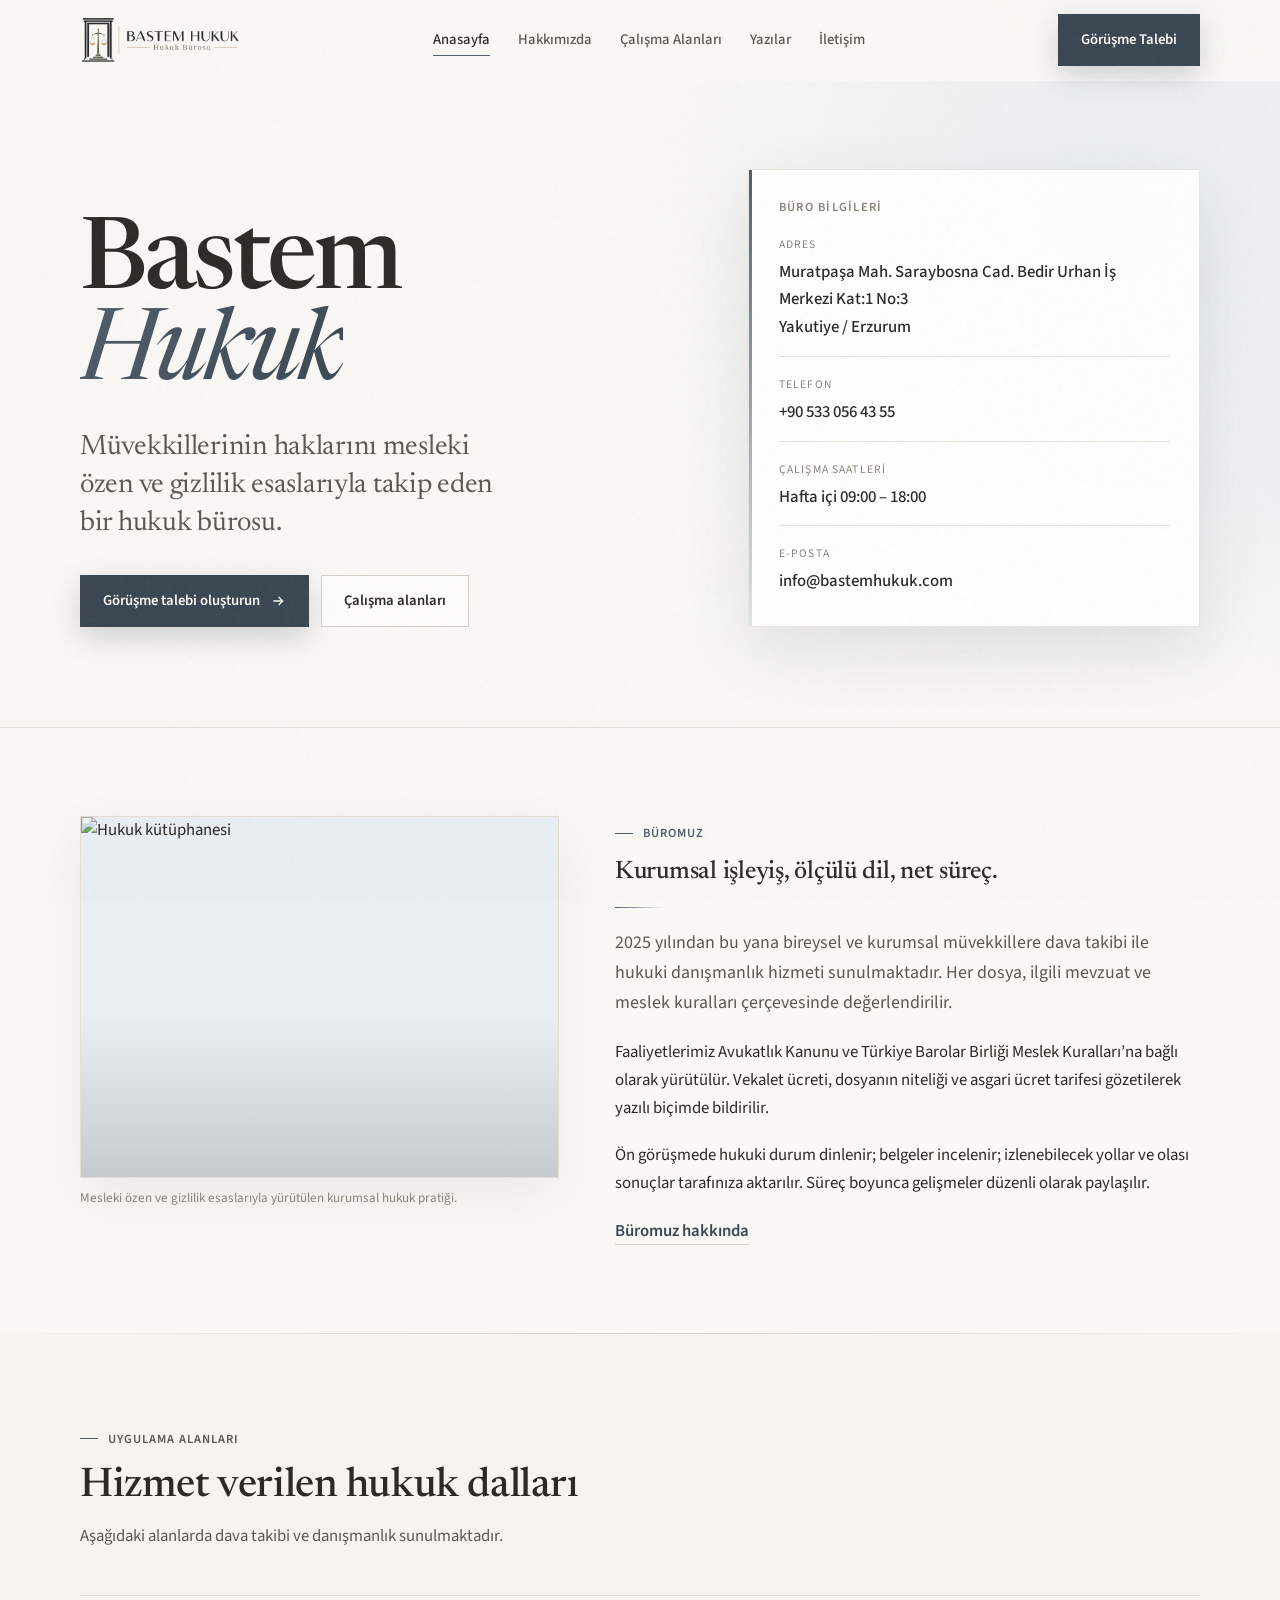
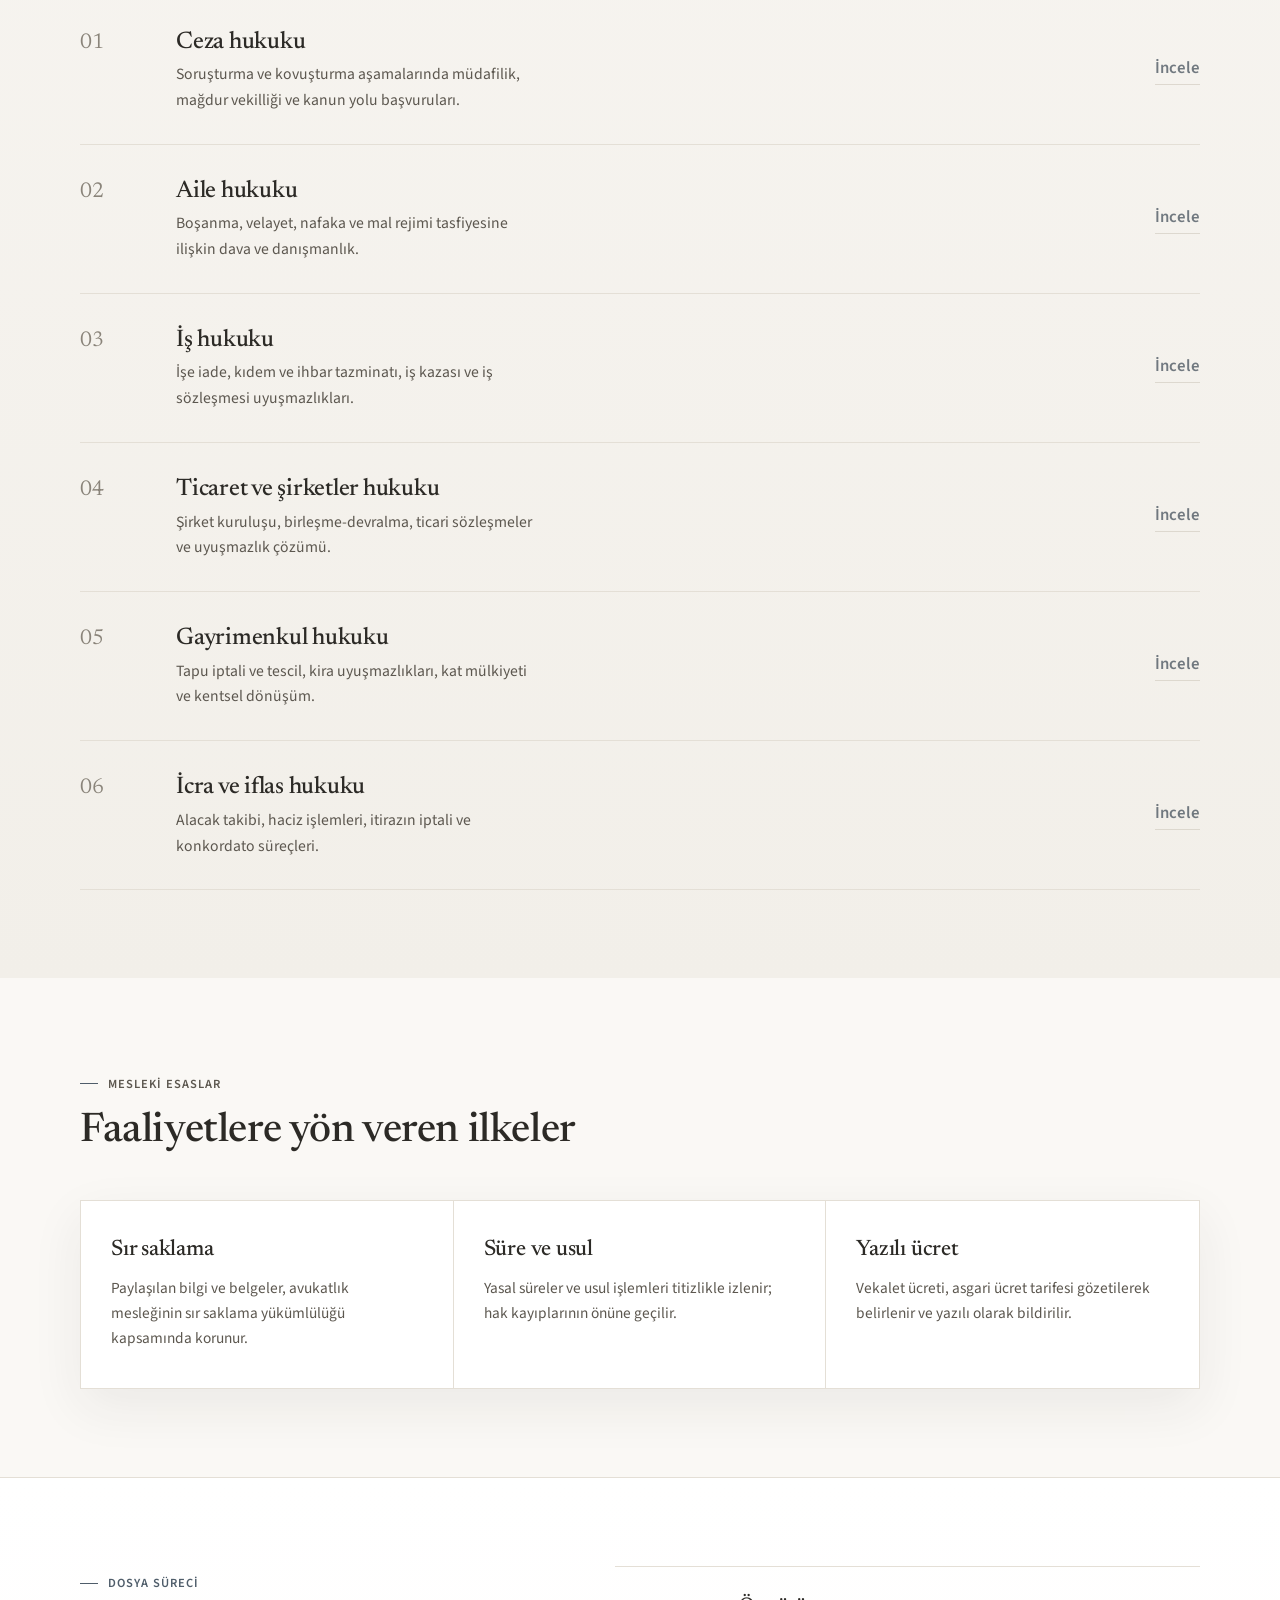
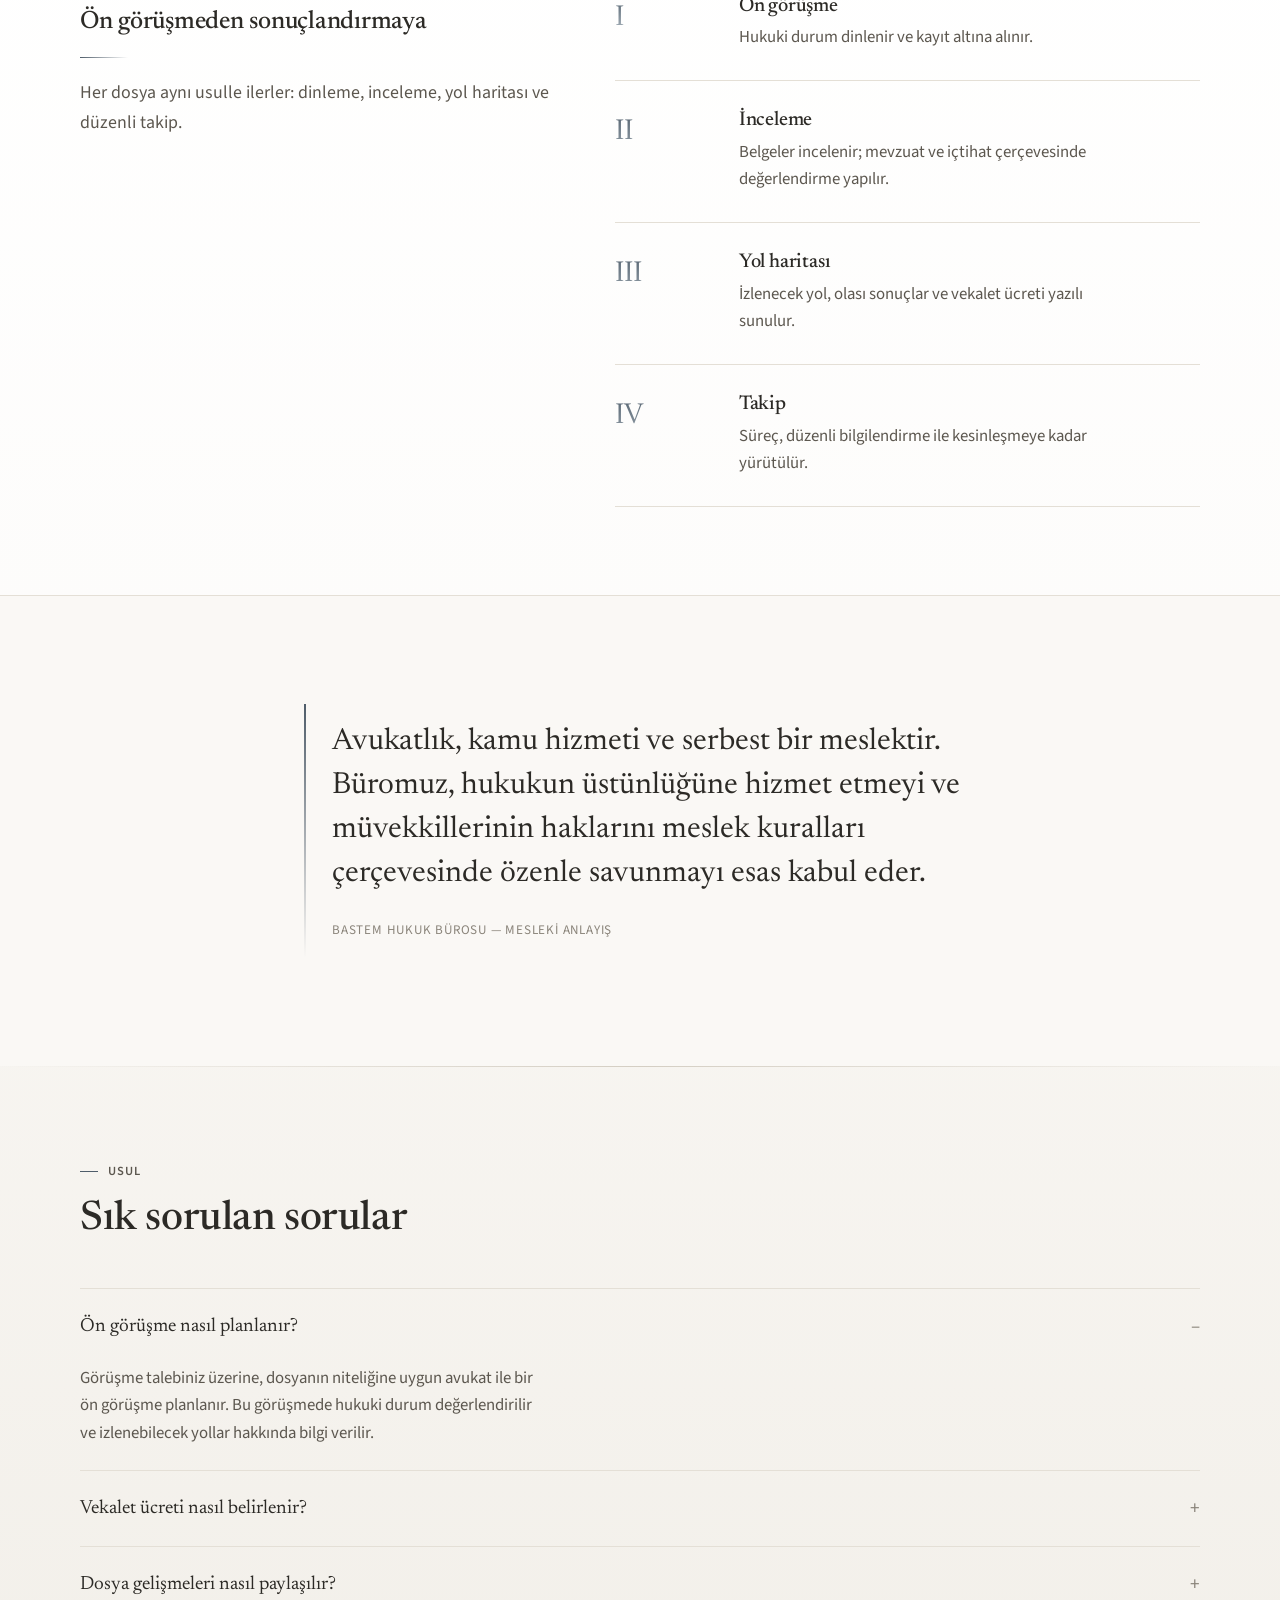
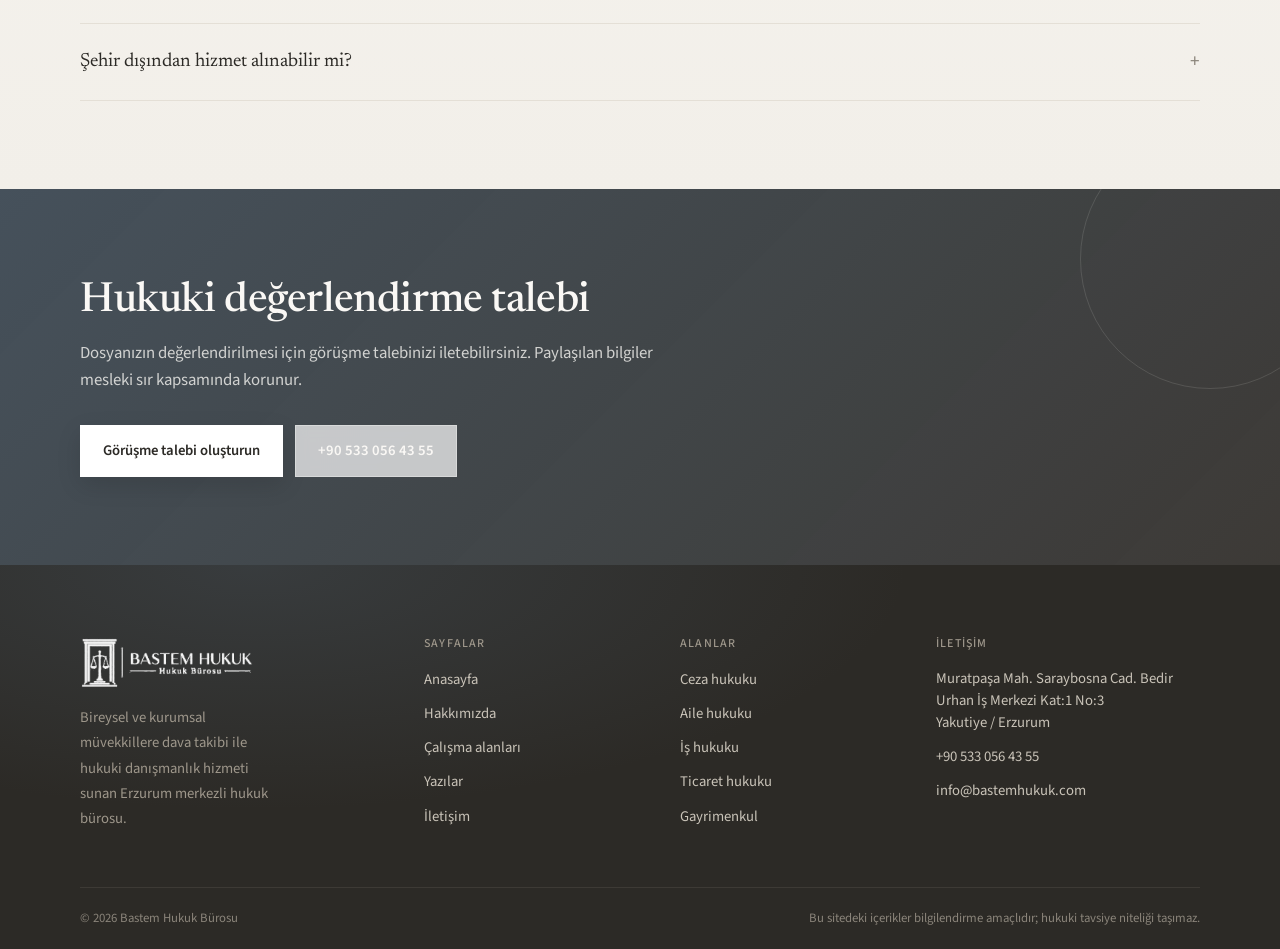
==== commit 3cc4e696: "Restore a normal navbar logo size. Bring the header wordmark back to a compact sticky nav scale and " ====
--- a/index.html
+++ b/index.html
@@ -17,7 +17,7 @@
     <div class="container">
       <nav class="nav">
         <a class="brand" href="index.html" aria-label="Bastem Hukuk">
-          <img class="brand-logo" src="assets/logo.png?v=3" alt="Bastem Hukuk Hukuk Bürosu" width="938" height="280" />
+          <img class="brand-logo" src="assets/logo.png?v=4" alt="Bastem Hukuk Hukuk Bürosu" width="200" height="60" />
         </a>
         <div class="nav-links">
           <a href="index.html">Anasayfa</a>
@@ -274,7 +274,7 @@
       <div class="footer-grid">
         <div>
           <a class="brand" href="index.html" aria-label="Bastem Hukuk">
-            <img class="brand-logo" src="assets/logo.png?v=3" alt="Bastem Hukuk Hukuk Bürosu" width="938" height="280" />
+            <img class="brand-logo" src="assets/logo.png?v=4" alt="Bastem Hukuk Hukuk Bürosu" width="200" height="60" />
           </a>
           <p class="footer-about">Bireysel ve kurumsal müvekkillere dava takibi ile hukuki danışmanlık hizmeti sunan Erzurum merkezli hukuk bürosu.</p>
         </div>
--- a/css/style.css
+++ b/css/style.css
@@ -18,8 +18,7 @@
   --slate-soft: #e8eef2;
   --mist: #dce6ec;
   --max: 1120px;
-  --header-h: auto;
-  --logo-h: auto;
+  --header-h: 80px;
   --display: "Newsreader", Georgia, serif;
   --body: "Source Sans 3", "Segoe UI", system-ui, sans-serif;
   --ease: 0.28s cubic-bezier(0.22, 1, 0.36, 1);
@@ -148,43 +147,36 @@
 
 /* --- Header --- */
 .site-header {
-  position: relative; z-index: 50;
-  background: transparent;
-  border-bottom: 1px solid var(--line);
-}
-.site-header .container {
-  width: 100%;
-  max-width: none;
-  padding-inline: clamp(12px, 2vw, 28px);
-}
-.site-header.is-scrolled { border-bottom-color: var(--line); }
+  position: sticky; top: 0; z-index: 50;
+  background: color-mix(in srgb, var(--paper) 92%, transparent);
+  backdrop-filter: blur(10px);
+  border-bottom: 1px solid transparent;
+  transition: var(--ease);
+}
+.site-header.is-scrolled {
+  border-bottom-color: var(--line);
+  background: color-mix(in srgb, var(--paper) 96%, transparent);
+}
 
 .nav {
-  display: grid;
-  grid-template-columns: 1fr auto;
-  grid-template-areas:
-    "brand brand"
-    "links cta";
-  align-items: center;
-  gap: 12px 28px;
-  padding: 12px 0 16px;
-  min-height: 0;
-  height: auto;
-}
-.brand {
-  grid-area: brand;
   display: flex;
   align-items: center;
-  justify-content: center;
-  width: 100%;
+  justify-content: space-between;
+  height: var(--header-h);
+  gap: 24px;
+}
+.brand {
+  display: flex;
+  align-items: center;
+  gap: 12px;
   min-width: 0;
+  flex-shrink: 0;
 }
 .brand-logo,
 img.brand-logo {
-  width: min(96vw, 2800px);
-  height: auto;
-  max-width: none !important;
-  max-height: none;
+  height: 48px;
+  width: auto;
+  max-width: min(220px, 46vw);
   flex-shrink: 0;
   display: block;
   object-fit: contain;
@@ -192,17 +184,19 @@
   background: transparent !important;
   padding: 0 !important;
   box-shadow: none !important;
+  transform: none;
+  margin: 0;
   transition: opacity var(--ease);
 }
-.brand:hover .brand-logo { opacity: 0.9; }
+.brand:hover .brand-logo { opacity: 0.88; }
 .brand-text { display: flex; flex-direction: column; line-height: 1.1; }
 .brand-name { font-family: var(--display); font-size: 1.2rem; font-weight: 600; }
 .brand-sub { font-size: 0.68rem; letter-spacing: 0.14em; text-transform: uppercase; color: var(--ink-3); margin-top: 3px; }
 
 .nav-links {
-  grid-area: links;
-  display: flex; align-items: center; gap: 4px;
-  justify-self: start;
+  display: flex;
+  align-items: center;
+  gap: 4px;
 }
 .nav-links a {
   padding: 8px 12px; font-size: 0.92rem; color: var(--ink-2); font-weight: 500;
@@ -217,13 +211,11 @@
 }
 .nav-links a:hover, .nav-links a.is-active { color: var(--ink); }
 .nav-links a:hover::after, .nav-links a.is-active::after { transform: scaleX(1); }
-.nav-cta { grid-area: cta; flex-shrink: 0; justify-self: end; }
+.nav-cta { flex-shrink: 0; }
 .nav-toggle {
   display: none; width: 40px; height: 40px;
   place-items: center; border: 1px solid var(--line);
   background: color-mix(in srgb, var(--white) 70%, transparent);
-  justify-self: end;
-  grid-area: cta;
 }
 .nav-toggle span {
   display: block; width: 18px; height: 1.5px; background: var(--ink);
@@ -844,21 +836,20 @@
 .site-footer .brand-name { color: var(--paper); }
 .site-footer .brand-logo,
 .site-footer img.brand-logo {
-  width: min(92vw, 2400px);
-  height: auto;
-  max-width: none !important;
+  height: 52px;
+  width: auto;
+  max-width: min(240px, 70vw);
   background: transparent !important;
   padding: 0 !important;
   border-radius: 0 !important;
   filter: brightness(0) invert(1);
   opacity: 0.95;
+  transform: none;
+  margin: 0;
 }
 .site-footer .brand:hover .brand-logo { opacity: 0.8; }
-.site-footer .brand { width: 100%; justify-content: flex-start; }
-.footer-grid > div:first-child {
-  min-width: 0;
-  grid-column: 1 / -1;
-}
+.site-footer .brand { width: auto; justify-content: flex-start; }
+.footer-grid > div:first-child { min-width: 0; }
 .footer-about { margin-top: 16px; color: #9e978b; line-height: 1.7; max-width: 28ch; }
 .site-footer h4 {
   font-family: var(--body);
@@ -912,8 +903,8 @@
 
 /* --- Responsive --- */
 @media (max-width: 960px) {
-  .brand-logo, img.brand-logo { width: 96vw; }
-  .site-footer .brand-logo, .site-footer img.brand-logo { width: 92vw; }
+  .brand-logo, img.brand-logo { height: 44px; max-width: min(200px, 48vw); }
+  .site-footer .brand-logo, .site-footer img.brand-logo { height: 48px; max-width: min(220px, 65vw); }
   .hero-grid, .two-col, .two-col--flip, .contact-grid, .article-layout, .practice-block {
     grid-template-columns: 1fr;
   }
@@ -926,32 +917,19 @@
   .side-sticky { position: static; }
 }
 @media (max-width: 760px) {
-  .brand-logo, img.brand-logo { width: 94vw; }
-  .site-footer .brand-logo, .site-footer img.brand-logo { width: 90vw; }
-  .nav {
-    grid-template-columns: 1fr auto;
-    grid-template-areas:
-      "brand brand"
-      "links toggle";
-  }
-  .nav-cta { display: none; }
-  .nav-toggle { display: grid; grid-area: toggle; }
+  .brand-logo, img.brand-logo { height: 40px; max-width: min(180px, 52vw); }
+  .site-footer .brand-logo, .site-footer img.brand-logo { height: 44px; max-width: min(200px, 70vw); }
   .nav-links {
-    grid-area: links;
-    position: absolute;
-    left: 0; right: 0;
-    top: 100%;
-    display: none;
-    flex-direction: column;
-    align-items: stretch;
-    background: var(--paper);
-    border-bottom: 1px solid var(--line);
+    position: fixed; inset: var(--header-h) 0 auto 0;
+    display: none; flex-direction: column; align-items: stretch;
+    background: var(--paper); border-bottom: 1px solid var(--line);
     padding: 12px 20px 20px;
     z-index: 60;
   }
   .nav-links.is-open { display: flex; }
   .nav-links a { padding: 14px 4px; border-bottom: 1px solid var(--line); }
-  .site-header .container { position: relative; }
+  .nav-toggle { display: grid; }
+  .nav-cta { display: none; }
   .practice-row { grid-template-columns: 48px 1fr; }
   .practice-row .text-link { grid-column: 2; }
   .step { grid-template-columns: 64px 1fr; }
